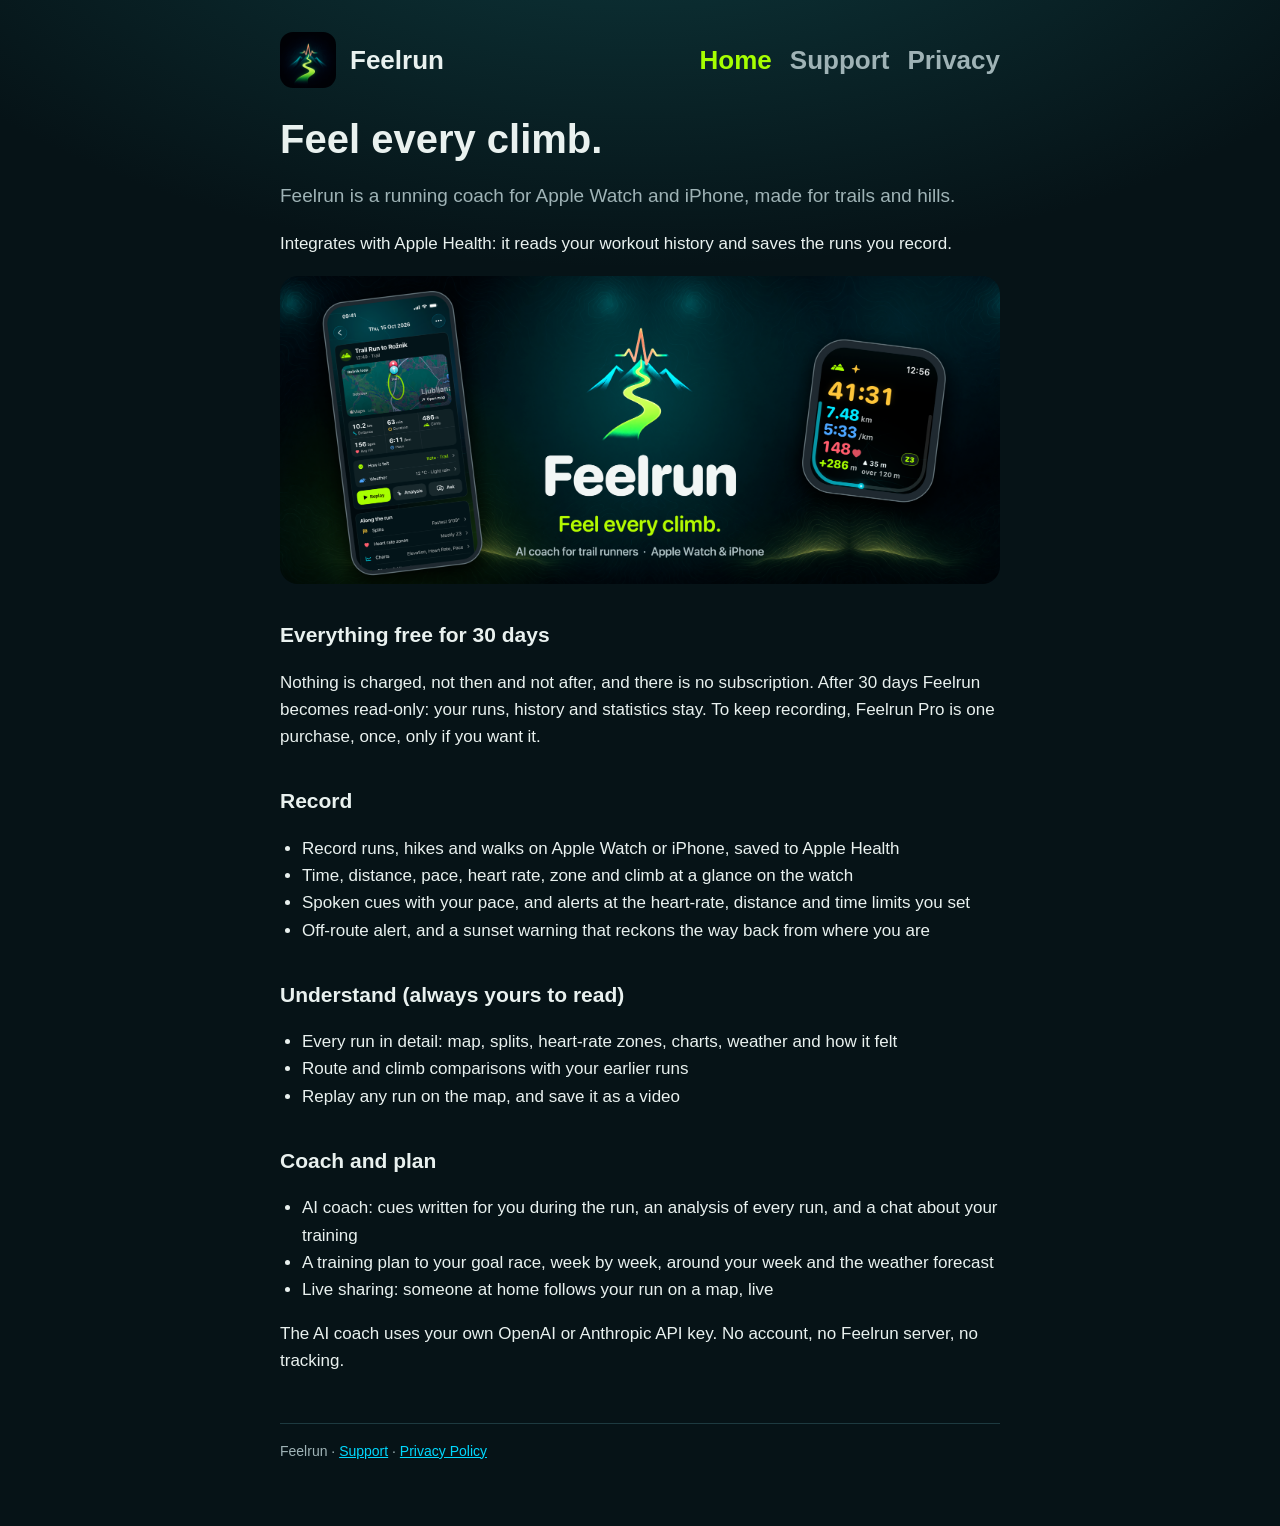
==== index.html @ 6fda7cc5 "Everything free for 30 days, then read-only; nothing is charged" ====
<!doctype html>
<html lang="en">
<head>
<meta charset="utf-8">
<meta name="viewport" content="width=device-width, initial-scale=1">
<title>Feelrun – trail running coach for Apple Watch and iPhone</title>
<meta name="description" content="Feelrun is a running coach for Apple Watch and iPhone, made for trails and hills.">
<link rel="stylesheet" href="style.css">
<link rel="icon" href="icon.png">
</head>
<body>
<main>
  <header>
    <img src="icon.png" alt="">
    <a href="./">Feelrun</a>
    <nav><a href="./" aria-current="page">Home</a><a href="support.html">Support</a><a href="privacy.html">Privacy</a></nav>
  </header>

  <h1>Feel every climb.</h1>
  <p class="lead">Feelrun is a running coach for Apple Watch and iPhone, made for trails and hills.</p>
  <p>Integrates with Apple Health: it reads your workout history and saves the runs you record.</p>
  <img class="hero" src="header.png" alt="Feelrun on iPhone and Apple Watch">

  <h2>Everything free for 30 days</h2>
  <p>Nothing is charged, not then and not after, and there is no subscription. After 30 days Feelrun becomes read-only: your runs, history and statistics stay. To keep recording, Feelrun Pro is one purchase, once, only if you want it.</p>

  <h2>Record</h2>
  <ul>
    <li>Record runs, hikes and walks on Apple Watch or iPhone, saved to Apple Health</li>
    <li>Time, distance, pace, heart rate, zone and climb at a glance on the watch</li>
    <li>Spoken cues with your pace, and alerts at the heart-rate, distance and time limits you set</li>
    <li>Off-route alert, and a sunset warning that reckons the way back from where you are</li>
  </ul>

  <h2>Understand (always yours to read)</h2>
  <ul>
    <li>Every run in detail: map, splits, heart-rate zones, charts, weather and how it felt</li>
    <li>Route and climb comparisons with your earlier runs</li>
    <li>Replay any run on the map, and save it as a video</li>
  </ul>

  <h2>Coach and plan</h2>
  <ul>
    <li>AI coach: cues written for you during the run, an analysis of every run, and a chat about your training</li>
    <li>A training plan to your goal race, week by week, around your week and the weather forecast</li>
    <li>Live sharing: someone at home follows your run on a map, live</li>
  </ul>
  <p>The AI coach uses your own OpenAI or Anthropic API key. No account, no Feelrun server, no tracking.</p>

  <footer>Feelrun · <a href="support.html">Support</a> · <a href="privacy.html">Privacy Policy</a></footer>
</main>
</body>
</html>
---- style.css ----
:root {
  --bg: #061317;
  --card: #0d2228;
  --line: #1d3a40;
  --text: #e9f1ef;
  --muted: #9fb3b6;
  --lime: #a6ff00;
  --teal: #00d9ff;
}
* { box-sizing: border-box; }
body {
  margin: 0;
  background: var(--bg) radial-gradient(1200px 600px at 50% -10%, #0e3a3e 0%, transparent 70%) no-repeat;
  color: var(--text);
  font: 17px/1.6 -apple-system, BlinkMacSystemFont, "SF Pro Text", "Helvetica Neue", Arial, sans-serif;
}
main { max-width: 760px; margin: 0 auto; padding: 32px 20px 64px; }
header { display: flex; align-items: center; gap: 14px; margin-bottom: 28px; }
header img { width: 56px; height: 56px; border-radius: 13px; }
header a { color: var(--text); text-decoration: none; font: 700 26px/1 ui-rounded, "SF Pro Rounded", -apple-system, sans-serif; }
nav { margin-left: auto; display: flex; gap: 18px; font-size: 15px; }
nav a { color: var(--muted); text-decoration: none; }
nav a:hover, nav a[aria-current] { color: var(--lime); }
h1 { font: 800 40px/1.15 ui-rounded, "SF Pro Rounded", -apple-system, sans-serif; margin: 8px 0 12px; }
h2 { font-size: 21px; margin: 34px 0 8px; }
h3 { font-size: 17px; margin: 22px 0 4px; }
p, li { color: var(--text); }
.lead { color: var(--muted); font-size: 19px; }
.tag { color: var(--lime); font-weight: 600; }
a { color: var(--teal); }
ul { padding-left: 22px; }
.card { background: var(--card); border: 1px solid var(--line); border-radius: 16px; padding: 18px 20px; margin: 18px 0; }
.hero { width: 100%; border-radius: 18px; margin: 18px 0 8px; display: block; }
footer { margin-top: 48px; color: var(--muted); font-size: 14px; border-top: 1px solid var(--line); padding-top: 16px; }
@media (max-width: 520px) {
  h1 { font-size: 32px; }
  nav { gap: 12px; }
}
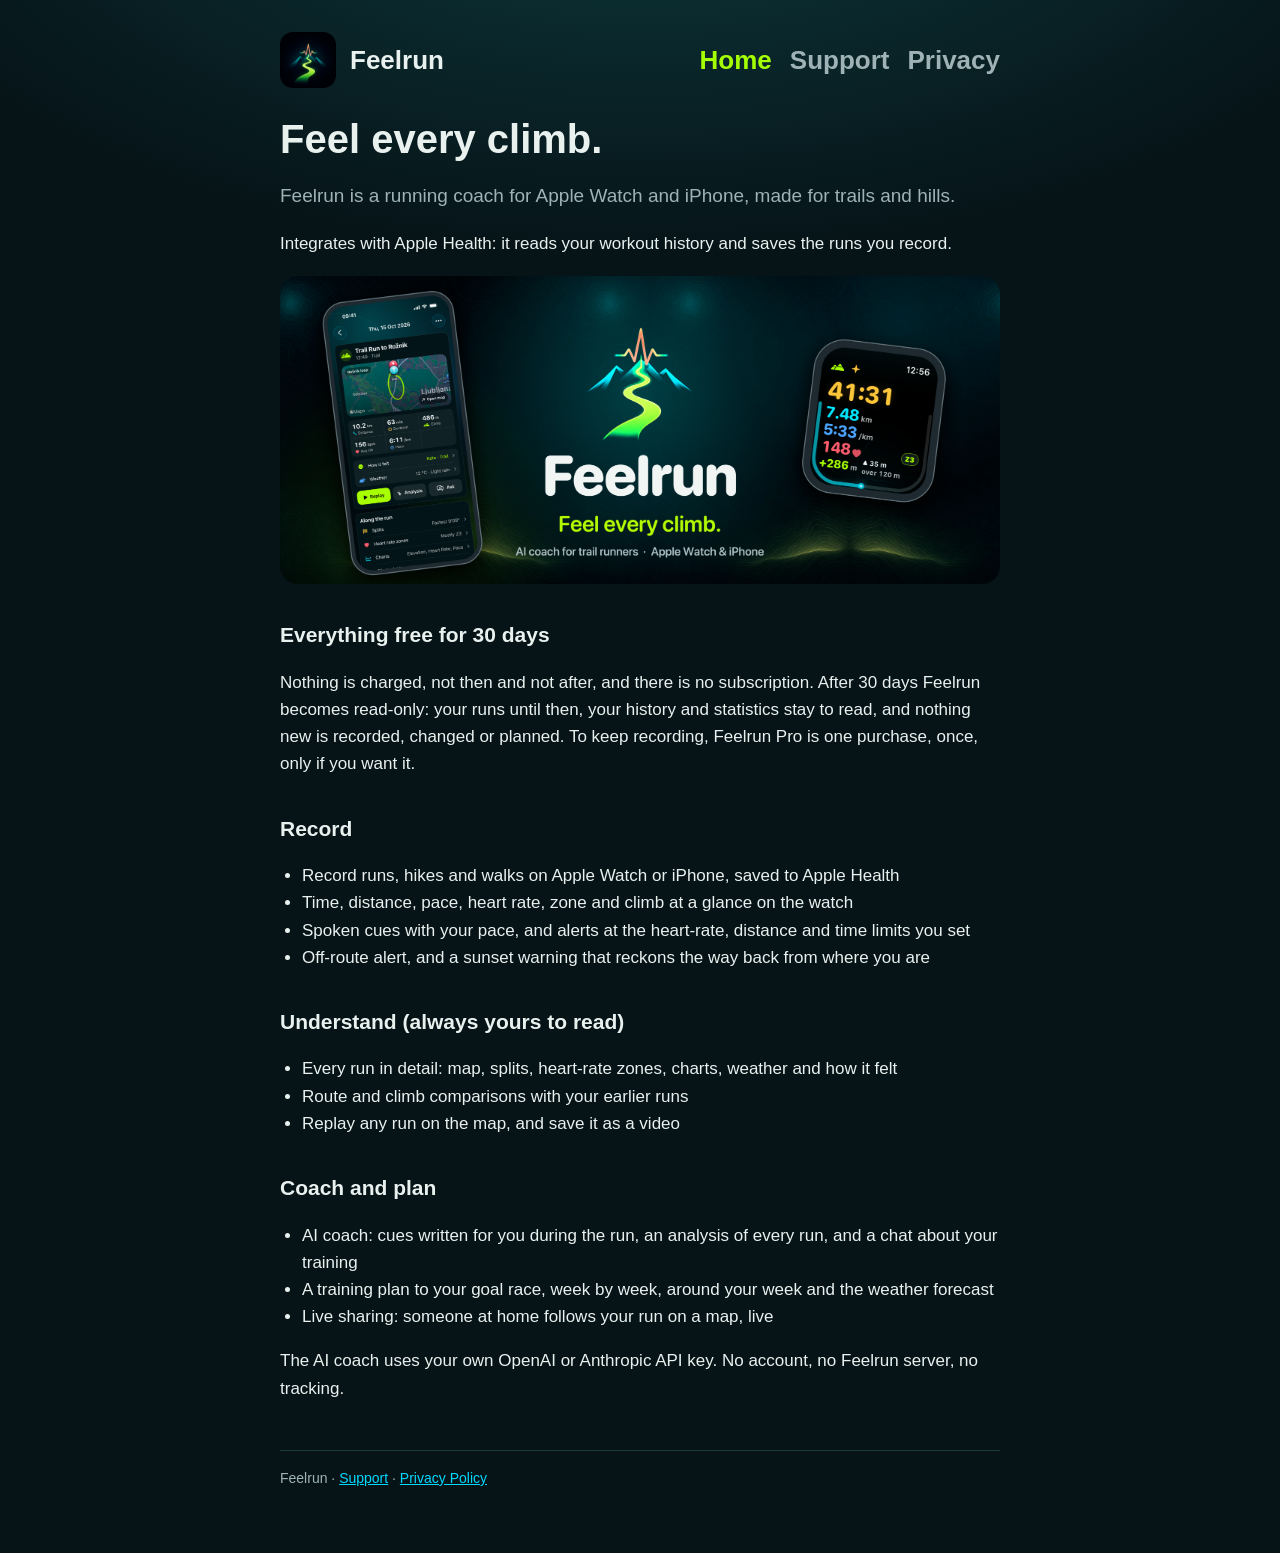
==== commit 40598c94: "After 30 days: read-only reads only" ====
--- a/index.html
+++ b/index.html
@@ -22,7 +22,7 @@
   <img class="hero" src="header.png" alt="Feelrun on iPhone and Apple Watch">
 
   <h2>Everything free for 30 days</h2>
-  <p>Nothing is charged, not then and not after, and there is no subscription. After 30 days Feelrun becomes read-only: your runs, history and statistics stay. To keep recording, Feelrun Pro is one purchase, once, only if you want it.</p>
+  <p>Nothing is charged, not then and not after, and there is no subscription. After 30 days Feelrun becomes read-only: your runs until then, your history and statistics stay to read, and nothing new is recorded, changed or planned. To keep recording, Feelrun Pro is one purchase, once, only if you want it.</p>
 
   <h2>Record</h2>
   <ul>
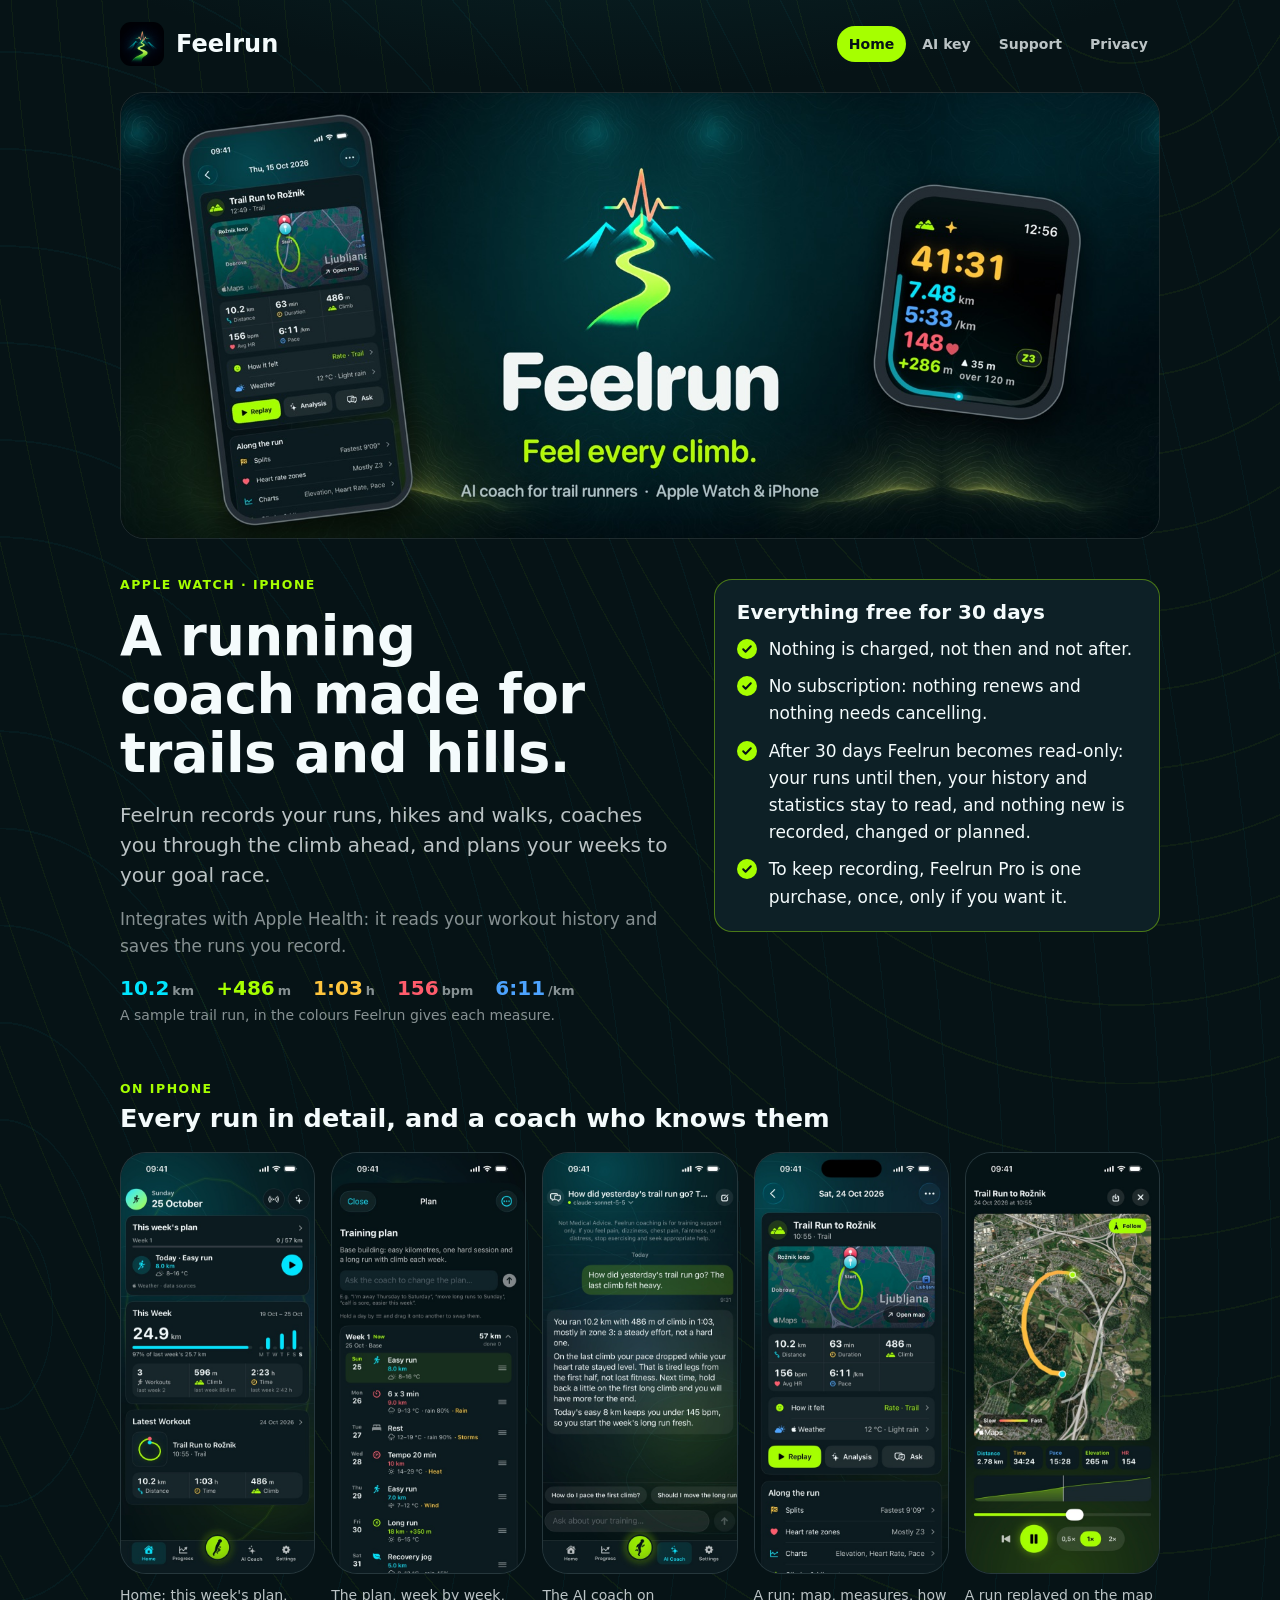
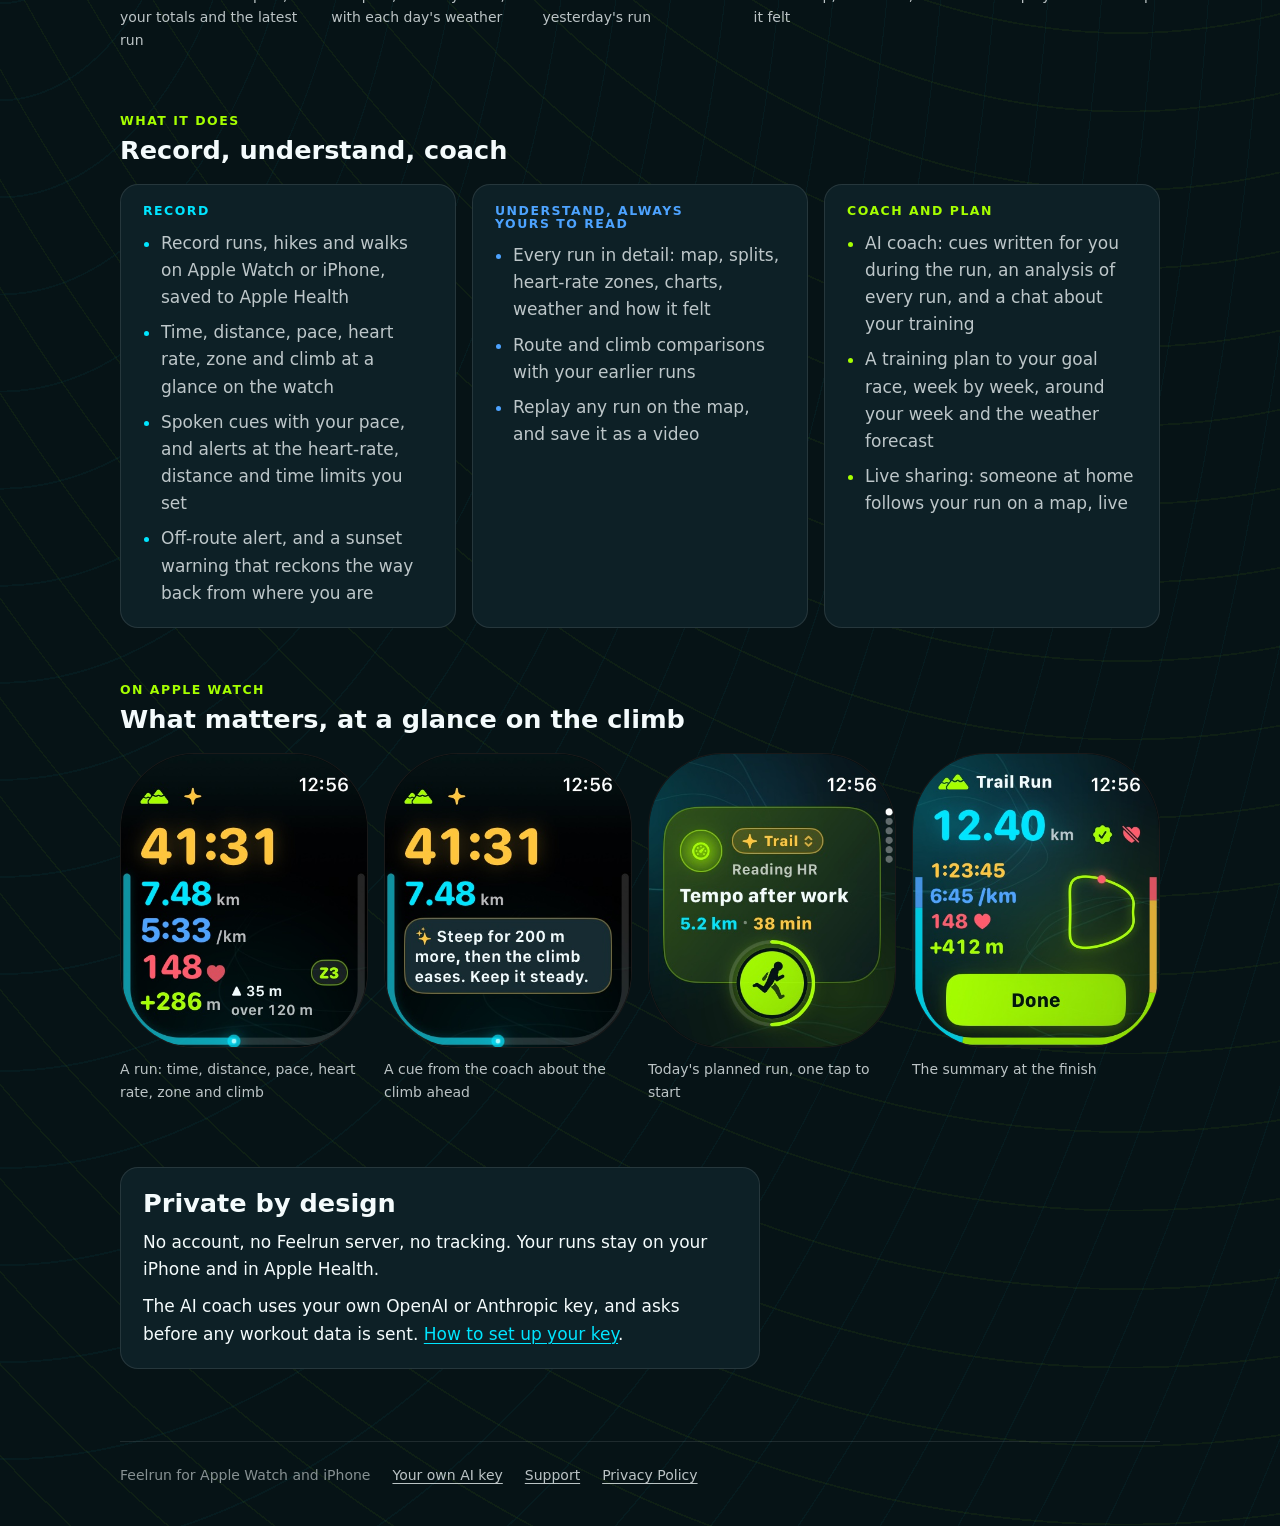
==== commit d970d883: "The site in the app's look: screens of the app, measures in their colours, one menu" ====
--- a/index.html
+++ b/index.html
@@ -2,52 +2,128 @@
 <html lang="en">
 <head>
 <meta charset="utf-8">
-<meta name="viewport" content="width=device-width, initial-scale=1">
-<title>Feelrun – trail running coach for Apple Watch and iPhone</title>
+<meta name="viewport" content="width=device-width, initial-scale=1, viewport-fit=cover">
+<title>Feelrun · Trail running coach for Apple Watch and iPhone</title>
 <meta name="description" content="Feelrun is a running coach for Apple Watch and iPhone, made for trails and hills.">
+<meta name="theme-color" content="#061316">
 <link rel="stylesheet" href="style.css">
 <link rel="icon" href="icon.png">
+<link rel="apple-touch-icon" href="icon.png">
 </head>
 <body>
-<main>
-  <header>
-    <img src="icon.png" alt="">
-    <a href="./">Feelrun</a>
-    <nav><a href="./" aria-current="page">Home</a><a href="support.html">Support</a><a href="privacy.html">Privacy</a></nav>
-  </header>
+<header class="site-header wrap">
+  <a class="brand" href="./"><img src="icon.png" alt="" width="44" height="44">Feelrun</a>
+  <nav aria-label="Site"><a href="./" aria-current="page">Home</a><a href="ai-key.html">AI key</a><a href="support.html">Support</a><a href="privacy.html">Privacy</a></nav>
+</header>
 
-  <h1>Feel every climb.</h1>
-  <p class="lead">Feelrun is a running coach for Apple Watch and iPhone, made for trails and hills.</p>
-  <p>Integrates with Apple Health: it reads your workout history and saves the runs you record.</p>
-  <img class="hero" src="header.png" alt="Feelrun on iPhone and Apple Watch">
+<main class="wrap">
+  <img class="key-art" src="img/key-art.jpg" width="1600" height="686" alt="Feelrun on iPhone and Apple Watch. Feel every climb. AI coach for trail runners, Apple Watch and iPhone.">
 
-  <h2>Everything free for 30 days</h2>
-  <p>Nothing is charged, not then and not after, and there is no subscription. After 30 days Feelrun becomes read-only: your runs until then, your history and statistics stay to read, and nothing new is recorded, changed or planned. To keep recording, Feelrun Pro is one purchase, once, only if you want it.</p>
+  <section class="intro">
+    <div>
+      <p class="eyebrow">Apple Watch · iPhone</p>
+      <h1>A running coach made for trails and hills.</h1>
+      <p class="lead">Feelrun records your runs, hikes and walks, coaches you through the climb ahead, and plans your weeks to your goal race.</p>
+      <p class="muted">Integrates with Apple Health: it reads your workout history and saves the runs you record.</p>
+      <div class="stack tight">
+        <p class="measures" aria-label="A sample trail run: 10.2 kilometres, 486 metres of climb, 1 hour 3 minutes, 156 beats per minute on average, 6 minutes 11 seconds per kilometre">
+          <span class="m-distance">10.2<small>km</small></span>
+          <span class="m-climb">+486<small>m</small></span>
+          <span class="m-time">1:03<small>h</small></span>
+          <span class="m-heart">156<small>bpm</small></span>
+          <span class="m-pace">6:11<small>/km</small></span>
+        </p>
+        <p class="caption">A sample trail run, in the colours Feelrun gives each measure.</p>
+      </div>
+    </div>
+    <aside class="promise" aria-labelledby="free">
+      <h2 id="free">Everything free for 30 days</h2>
+      <ul class="checks">
+        <li>Nothing is charged, not then and not after.</li>
+        <li>No subscription: nothing renews and nothing needs cancelling.</li>
+        <li>After 30 days Feelrun becomes read-only: your runs until then, your history and statistics stay to read, and nothing new is recorded, changed or planned.</li>
+        <li>To keep recording, Feelrun Pro is one purchase, once, only if you want it.</li>
+      </ul>
+    </aside>
+  </section>
 
-  <h2>Record</h2>
-  <ul>
-    <li>Record runs, hikes and walks on Apple Watch or iPhone, saved to Apple Health</li>
-    <li>Time, distance, pace, heart rate, zone and climb at a glance on the watch</li>
-    <li>Spoken cues with your pace, and alerts at the heart-rate, distance and time limits you set</li>
-    <li>Off-route alert, and a sunset warning that reckons the way back from where you are</li>
-  </ul>
+  <section class="section" aria-labelledby="iphone">
+    <header>
+      <p class="eyebrow">On iPhone</p>
+      <h2 id="iphone">Every run in detail, and a coach who knows them</h2>
+    </header>
+    <div class="screens">
+      <figure><img src="img/phone-home.jpg" width="540" height="1174" loading="lazy" alt="Home: this week's plan with today's easy run, the week's distance and climb, and the latest workout"><figcaption>Home: this week's plan, your totals and the latest run</figcaption></figure>
+      <figure><img src="img/phone-plan.jpg" width="540" height="1174" loading="lazy" alt="The training plan, day by day, with the weather forecast beside each session"><figcaption>The plan, week by week, with each day's weather</figcaption></figure>
+      <figure><img src="img/phone-coach.jpg" width="540" height="1174" loading="lazy" alt="The AI coach answering a question about yesterday's trail run"><figcaption>The AI coach on yesterday's run</figcaption></figure>
+      <figure><img src="img/phone-run.jpg" width="540" height="1174" loading="lazy" alt="A trail run's page: the route map, distance, time, climb, heart rate and pace"><figcaption>A run: map, measures, how it felt</figcaption></figure>
+      <figure><img src="img/phone-replay.jpg" width="540" height="1174" loading="lazy" alt="A run replayed on a satellite map, coloured by pace, with its elevation profile"><figcaption>A run replayed on the map</figcaption></figure>
+    </div>
+  </section>
 
-  <h2>Understand (always yours to read)</h2>
-  <ul>
-    <li>Every run in detail: map, splits, heart-rate zones, charts, weather and how it felt</li>
-    <li>Route and climb comparisons with your earlier runs</li>
-    <li>Replay any run on the map, and save it as a video</li>
-  </ul>
+  <section class="section" aria-labelledby="does">
+    <header>
+      <p class="eyebrow">What it does</p>
+      <h2 id="does">Record, understand, coach</h2>
+    </header>
+    <div class="features">
+      <div class="feature mark-distance">
+        <h3 class="eyebrow">Record</h3>
+        <ul>
+          <li>Record runs, hikes and walks on Apple Watch or iPhone, saved to Apple Health</li>
+          <li>Time, distance, pace, heart rate, zone and climb at a glance on the watch</li>
+          <li>Spoken cues with your pace, and alerts at the heart-rate, distance and time limits you set</li>
+          <li>Off-route alert, and a sunset warning that reckons the way back from where you are</li>
+        </ul>
+      </div>
+      <div class="feature mark-pace">
+        <h3 class="eyebrow">Understand, always yours to read</h3>
+        <ul>
+          <li>Every run in detail: map, splits, heart-rate zones, charts, weather and how it felt</li>
+          <li>Route and climb comparisons with your earlier runs</li>
+          <li>Replay any run on the map, and save it as a video</li>
+        </ul>
+      </div>
+      <div class="feature mark-climb">
+        <h3 class="eyebrow">Coach and plan</h3>
+        <ul>
+          <li>AI coach: cues written for you during the run, an analysis of every run, and a chat about your training</li>
+          <li>A training plan to your goal race, week by week, around your week and the weather forecast</li>
+          <li>Live sharing: someone at home follows your run on a map, live</li>
+        </ul>
+      </div>
+    </div>
+  </section>
 
-  <h2>Coach and plan</h2>
-  <ul>
-    <li>AI coach: cues written for you during the run, an analysis of every run, and a chat about your training</li>
-    <li>A training plan to your goal race, week by week, around your week and the weather forecast</li>
-    <li>Live sharing: someone at home follows your run on a map, live</li>
-  </ul>
-  <p>The AI coach uses your own OpenAI or Anthropic API key. No account, no Feelrun server, no tracking.</p>
+  <section class="section" aria-labelledby="watch">
+    <header>
+      <p class="eyebrow">On Apple Watch</p>
+      <h2 id="watch">What matters, at a glance on the climb</h2>
+    </header>
+    <div class="screens watch">
+      <figure><img src="img/watch-run.jpg" width="416" height="496" loading="lazy" alt="A run on the watch: 41:31, 7.48 km, 5:33 per km, 148 bpm in zone 3, +286 m, and the next 35 m of climb over 120 m"><figcaption>A run: time, distance, pace, heart rate, zone and climb</figcaption></figure>
+      <figure><img src="img/watch-coach.jpg" width="416" height="496" loading="lazy" alt="A coach cue on the watch: Steep for 200 m more, then the climb eases. Keep it steady."><figcaption>A cue from the coach about the climb ahead</figcaption></figure>
+      <figure><img src="img/watch-plan.jpg" width="416" height="496" loading="lazy" alt="Today's planned run on the watch: Tempo after work, 5.2 km, 38 minutes, with a start button"><figcaption>Today's planned run, one tap to start</figcaption></figure>
+      <figure><img src="img/watch-summary.jpg" width="416" height="496" loading="lazy" alt="The summary on the watch: 12.40 km, 1:23:45, 6:45 per km, 148 bpm, +412 m, and the route's shape"><figcaption>The summary at the finish</figcaption></figure>
+    </div>
+  </section>
 
-  <footer>Feelrun · <a href="support.html">Support</a> · <a href="privacy.html">Privacy Policy</a></footer>
+  <section class="section" aria-labelledby="private">
+    <div class="card read">
+      <h2 id="private">Private by design</h2>
+      <p>No account, no Feelrun server, no tracking. Your runs stay on your iPhone and in Apple Health.</p>
+      <p>The AI coach uses your own OpenAI or Anthropic key, and asks before any workout data is sent. <a href="ai-key.html">How to set up your key</a>.</p>
+    </div>
+  </section>
 </main>
+
+<footer class="wrap">
+  <div class="site-footer">
+    <span>Feelrun for Apple Watch and iPhone</span>
+    <a href="ai-key.html">Your own AI key</a>
+    <a href="support.html">Support</a>
+    <a href="privacy.html">Privacy Policy</a>
+  </div>
+</footer>
 </body>
 </html>
--- a/style.css
+++ b/style.css
@@ -1,38 +1,327 @@
+/* Layout: a trail map at night. Contour rings behind the page, one column at reading width,
+   wider bands for the app's screens, and every measure in the colour it has in the app
+   (distance teal, climb lime, time amber, heart rate coral, pace blue). Dark only, as the app. */
 :root {
-  --bg: #061317;
-  --card: #0d2228;
-  --line: #1d3a40;
-  --text: #e9f1ef;
-  --muted: #9fb3b6;
-  --lime: #a6ff00;
-  --teal: #00d9ff;
-}
+  color-scheme: dark;
+  --ground: #061316;
+  --ground-glow: #0e3a3e;
+  --surface: #0d2026;
+  --surface-hi: #142c33;
+  --ink: #f4fbfc;
+  --ink-soft: rgba(244, 251, 252, 0.76);
+  --ink-faint: rgba(244, 251, 252, 0.54);
+  --rule: rgba(255, 255, 255, 0.1);
+  --climb: #a6ff00;
+  --distance: #00e5ff;
+  --heart: #ff5c6c;
+  --time: #ffc53d;
+  --pace: #4da3ff;
+  --contour-a: rgba(166, 255, 0, 0.05);
+  --contour-b: rgba(0, 229, 255, 0.04);
+
+  --font-display: ui-rounded, "SF Pro Rounded", "Nunito", "Varela Round", system-ui, sans-serif;
+  --font-body: -apple-system, BlinkMacSystemFont, "SF Pro Text", system-ui, "Segoe UI", Roboto, "Helvetica Neue", Arial, sans-serif;
+  --font-mono: ui-monospace, "SF Mono", SFMono-Regular, Menlo, Consolas, monospace;
+
+  --text-s: 0.875rem;
+  --text-m: 1.0625rem;
+  --text-l: 1.25rem;
+  --text-xl: 1.6rem;
+  --text-xxl: clamp(2.1rem, 5.4vw, 3.4rem);
+
+  --radius: 18px;
+  --page: 1080px;
+  --measure: 40rem;
+  --gutter-l: max(20px, env(safe-area-inset-left, 0px));
+  --gutter-r: max(20px, env(safe-area-inset-right, 0px));
+}
+
 * { box-sizing: border-box; }
+
+html { -webkit-text-size-adjust: 100%; }
+
 body {
   margin: 0;
-  background: var(--bg) radial-gradient(1200px 600px at 50% -10%, #0e3a3e 0%, transparent 70%) no-repeat;
-  color: var(--text);
-  font: 17px/1.6 -apple-system, BlinkMacSystemFont, "SF Pro Text", "Helvetica Neue", Arial, sans-serif;
-}
-main { max-width: 760px; margin: 0 auto; padding: 32px 20px 64px; }
-header { display: flex; align-items: center; gap: 14px; margin-bottom: 28px; }
-header img { width: 56px; height: 56px; border-radius: 13px; }
-header a { color: var(--text); text-decoration: none; font: 700 26px/1 ui-rounded, "SF Pro Rounded", -apple-system, sans-serif; }
-nav { margin-left: auto; display: flex; gap: 18px; font-size: 15px; }
-nav a { color: var(--muted); text-decoration: none; }
-nav a:hover, nav a[aria-current] { color: var(--lime); }
-h1 { font: 800 40px/1.15 ui-rounded, "SF Pro Rounded", -apple-system, sans-serif; margin: 8px 0 12px; }
-h2 { font-size: 21px; margin: 34px 0 8px; }
-h3 { font-size: 17px; margin: 22px 0 4px; }
-p, li { color: var(--text); }
-.lead { color: var(--muted); font-size: 19px; }
-.tag { color: var(--lime); font-weight: 600; }
-a { color: var(--teal); }
-ul { padding-left: 22px; }
-.card { background: var(--card); border: 1px solid var(--line); border-radius: 16px; padding: 18px 20px; margin: 18px 0; }
-.hero { width: 100%; border-radius: 18px; margin: 18px 0 8px; display: block; }
-footer { margin-top: 48px; color: var(--muted); font-size: 14px; border-top: 1px solid var(--line); padding-top: 16px; }
-@media (max-width: 520px) {
-  h1 { font-size: 32px; }
-  nav { gap: 12px; }
-}
+  color: var(--ink);
+  background-color: var(--ground);
+  background-image:
+    repeating-radial-gradient(ellipse 70% 50% at 88% -8%, transparent 0 44px, var(--contour-a) 44px 45px),
+    repeating-radial-gradient(ellipse 60% 45% at 0% 42%, transparent 0 52px, var(--contour-b) 52px 53px),
+    radial-gradient(1200px 640px at 50% -12%, var(--ground-glow) 0%, transparent 72%);
+  background-repeat: no-repeat;
+  font: 400 var(--text-m)/1.6 var(--font-body);
+  -webkit-font-smoothing: antialiased;
+}
+
+img { max-width: 100%; height: auto; }
+
+a { color: var(--distance); text-underline-offset: 3px; text-decoration-thickness: 1px; }
+a:hover { color: var(--ink); }
+:focus-visible { outline: 2px solid var(--climb); outline-offset: 3px; border-radius: 6px; }
+
+code {
+  font-family: var(--font-mono);
+  font-size: 0.92em;
+  padding: 0.08em 0.4em;
+  border-radius: 6px;
+  background: var(--surface-hi);
+  color: var(--ink);
+}
+
+/* One column at reading width; bands step out to the page width. */
+.wrap {
+  width: 100%;
+  max-width: var(--page);
+  margin: 0 auto;
+  padding-left: var(--gutter-l);
+  padding-right: var(--gutter-r);
+}
+.read { max-width: var(--measure); }
+
+/* Header and footer */
+.site-header {
+  display: flex;
+  flex-wrap: wrap;
+  align-items: center;
+  gap: 10px 18px;
+  padding-block: 22px 8px;
+}
+.brand {
+  display: inline-flex;
+  align-items: center;
+  gap: 12px;
+  color: var(--ink);
+  text-decoration: none;
+  font: 700 1.5rem/1 var(--font-display);
+}
+.brand img { width: 44px; height: 44px; border-radius: 11px; }
+.site-header nav { margin-left: auto; display: flex; gap: 4px; flex-wrap: wrap; }
+.site-header nav a {
+  color: var(--ink-soft);
+  text-decoration: none;
+  font-size: var(--text-s);
+  font-weight: 600;
+  padding: 7px 12px;
+  border-radius: 999px;
+}
+.site-header nav a:hover { color: var(--ink); background: var(--surface); }
+.site-header nav a[aria-current="page"] { color: var(--ground); background: var(--climb); }
+
+.site-footer {
+  margin-top: 72px;
+  padding-block: 22px 40px;
+  border-top: 1px solid var(--rule);
+  color: var(--ink-faint);
+  font-size: var(--text-s);
+  display: flex;
+  flex-wrap: wrap;
+  gap: 8px 22px;
+}
+.site-footer a { color: var(--ink-soft); }
+
+/* Type */
+h1, h2, h3 { font-family: var(--font-display); text-wrap: balance; color: var(--ink); }
+h1 { font-size: var(--text-xxl); line-height: 1.08; font-weight: 800; letter-spacing: -0.01em; margin: 0; }
+h2 { font-size: var(--text-xl); line-height: 1.2; font-weight: 750; margin: 0; }
+h3 { font-size: var(--text-l); line-height: 1.3; font-weight: 700; margin: 0; }
+p { margin: 0; }
+.lead { font-size: var(--text-l); line-height: 1.5; color: var(--ink-soft); }
+.eyebrow {
+  font: 700 0.78rem/1 var(--font-body);
+  letter-spacing: 0.12em;
+  text-transform: uppercase;
+  color: var(--climb);
+}
+.muted { color: var(--ink-faint); }
+
+/* A page's sections */
+.section { padding-block: 56px 0; display: grid; gap: 18px; }
+.section > header { display: grid; gap: 8px; }
+.stack { display: grid; gap: 14px; }
+.stack.tight { gap: 4px; }
+.caption { font-size: var(--text-s); color: var(--ink-faint); }
+.card-title { font-size: var(--text-l); }
+
+/* Home: the key art and what Feelrun is */
+.key-art {
+  display: block;
+  width: 100%;
+  border-radius: 24px;
+  border: 1px solid var(--rule);
+  margin-top: 18px;
+}
+.intro {
+  display: grid;
+  grid-template-columns: minmax(0, 1.25fr) minmax(0, 1fr);
+  gap: 36px;
+  align-items: start;
+  padding-top: 40px;
+}
+.intro > div { display: grid; gap: 16px; min-width: 0; }
+
+/* The free 30 days, said plainly, as in the app */
+.promise {
+  background: var(--surface);
+  border: 1px solid rgba(166, 255, 0, 0.4);
+  border-radius: var(--radius);
+  padding: 20px 22px;
+  display: grid;
+  gap: 12px;
+}
+.promise h2 { font-size: var(--text-l); }
+.checks { list-style: none; margin: 0; padding: 0; display: grid; gap: 10px; }
+.checks li { display: grid; grid-template-columns: 22px minmax(0, 1fr); gap: 10px; color: var(--ink); }
+.checks li::before {
+  content: "";
+  width: 20px;
+  height: 20px;
+  margin-top: 3px;
+  border-radius: 50%;
+  background: var(--climb) no-repeat center / 12px 12px url("data:image/svg+xml,%3Csvg xmlns='http://www.w3.org/2000/svg' viewBox='0 0 12 12'%3E%3Cpath d='M2.2 6.3l2.4 2.4 5.2-5.4' fill='none' stroke='%23061316' stroke-width='2' stroke-linecap='round' stroke-linejoin='round'/%3E%3C/svg%3E");
+}
+
+/* The app's screens, side by side; on a phone they scroll in their own row */
+.screens {
+  display: grid;
+  grid-auto-flow: column;
+  grid-auto-columns: minmax(180px, 1fr);
+  gap: 16px;
+  overflow-x: auto;
+  scroll-snap-type: x mandatory;
+  padding-bottom: 8px;
+  margin: 0;
+}
+.screens figure { margin: 0; display: grid; gap: 10px; align-content: start; scroll-snap-align: start; min-width: 0; }
+.screens img {
+  display: block;
+  width: 100%;
+  border-radius: 26px;
+  border: 1px solid var(--rule);
+  background: var(--surface);
+}
+.screens figcaption { font-size: var(--text-s); color: var(--ink-soft); }
+.screens.watch { grid-auto-columns: minmax(150px, 1fr); }
+.screens.watch img { border-radius: 30% / 26%; background: #000; }
+
+/* What Feelrun does, in three groups, each marked in a measure's colour */
+.features { display: grid; grid-template-columns: repeat(3, minmax(0, 1fr)); gap: 16px; }
+.feature {
+  background: var(--surface);
+  border: 1px solid var(--rule);
+  border-radius: var(--radius);
+  padding: 20px 22px;
+  display: grid;
+  gap: 12px;
+  align-content: start;
+}
+.feature .eyebrow { color: var(--mark, var(--climb)); }
+.feature ul { margin: 0; padding-left: 18px; display: grid; gap: 8px; color: var(--ink-soft); }
+.feature li::marker { color: var(--mark, var(--climb)); }
+.mark-distance { --mark: var(--distance); }
+.mark-pace { --mark: var(--pace); }
+.mark-climb { --mark: var(--climb); }
+
+/* A row of the app's measures, in their colours */
+.measures { display: flex; flex-wrap: wrap; gap: 6px 22px; font: 700 var(--text-l)/1.2 var(--font-display); font-variant-numeric: tabular-nums; }
+.measures small { font: 600 0.8rem var(--font-body); color: var(--ink-faint); margin-left: 3px; }
+.m-distance { color: var(--distance); }
+.m-climb { color: var(--climb); }
+.m-time { color: var(--time); }
+.m-heart { color: var(--heart); }
+.m-pace { color: var(--pace); }
+
+/* Plain cards for notes that stand apart */
+.card {
+  background: var(--surface);
+  border: 1px solid var(--rule);
+  border-radius: var(--radius);
+  padding: 20px 22px;
+  display: grid;
+  gap: 10px;
+}
+.card ul { margin: 0; padding-left: 20px; display: grid; gap: 8px; }
+
+/* Documents: support, privacy, the key guide */
+.doc-head { display: grid; gap: 12px; padding-top: 28px; }
+.doc { display: grid; gap: 14px; }
+.doc h2 { margin-top: 34px; }
+.doc h3 { margin-top: 18px; font-size: var(--text-m); font-family: var(--font-body); font-weight: 700; }
+.doc ul, .doc ol { margin: 0; padding-left: 22px; display: grid; gap: 8px; }
+
+.toc { display: flex; flex-wrap: wrap; gap: 8px; margin: 0; padding: 0; list-style: none; }
+.toc a {
+  display: inline-block;
+  padding: 7px 14px;
+  border-radius: 999px;
+  border: 1px solid var(--rule);
+  background: var(--surface);
+  color: var(--ink);
+  text-decoration: none;
+  font-size: var(--text-s);
+  font-weight: 600;
+}
+.toc a:hover { border-color: var(--distance); }
+
+.contact { display: flex; flex-wrap: wrap; align-items: baseline; gap: 6px 14px; }
+.contact strong { font: 700 var(--text-l)/1.3 var(--font-display); user-select: all; overflow-wrap: anywhere; }
+
+.link-card {
+  grid-template-columns: minmax(0, 1fr) auto;
+  align-items: center;
+  gap: 14px;
+  text-decoration: none;
+  color: var(--ink);
+}
+.link-card:hover { color: var(--ink); border-color: var(--distance); }
+.link-card .arrow { color: var(--distance); font: 700 var(--text-xl)/1 var(--font-display); }
+
+/* The key guide: numbered steps, the picture beside the words */
+.step {
+  display: grid;
+  grid-template-columns: minmax(0, 1fr) minmax(0, 320px);
+  gap: 18px 32px;
+  align-items: start;
+  padding-top: 40px;
+}
+.step-text { display: grid; gap: 12px; min-width: 0; }
+.step-num {
+  display: inline-flex;
+  align-items: center;
+  justify-content: center;
+  width: 32px;
+  height: 32px;
+  border-radius: 50%;
+  background: var(--distance);
+  color: var(--ground);
+  font: 800 1rem/1 var(--font-display);
+  font-variant-numeric: tabular-nums;
+  margin-right: 10px;
+  vertical-align: 3px;
+}
+.step.only { grid-template-columns: minmax(0, 1fr); }
+.shot {
+  display: block;
+  width: 100%;
+  border-radius: 22px;
+  border: 1px solid var(--rule);
+  background: var(--surface);
+}
+.providers { display: grid; grid-template-columns: repeat(2, minmax(0, 1fr)); gap: 12px; }
+.providers .card { padding: 16px 18px; }
+.providers h3 { font-size: var(--text-m); font-family: var(--font-body); }
+
+@media (max-width: 820px) {
+  .intro, .step { grid-template-columns: minmax(0, 1fr); }
+  .step .shot { max-width: 340px; }
+  .features { grid-template-columns: minmax(0, 1fr); }
+}
+@media (max-width: 560px) {
+  .providers { grid-template-columns: minmax(0, 1fr); }
+  .brand { font-size: 1.3rem; }
+  .brand img { width: 38px; height: 38px; }
+  .site-header nav { margin-left: -12px; }
+  .section { padding-top: 44px; }
+}
+@media (prefers-reduced-motion: no-preference) {
+  html { scroll-behavior: smooth; }
+}
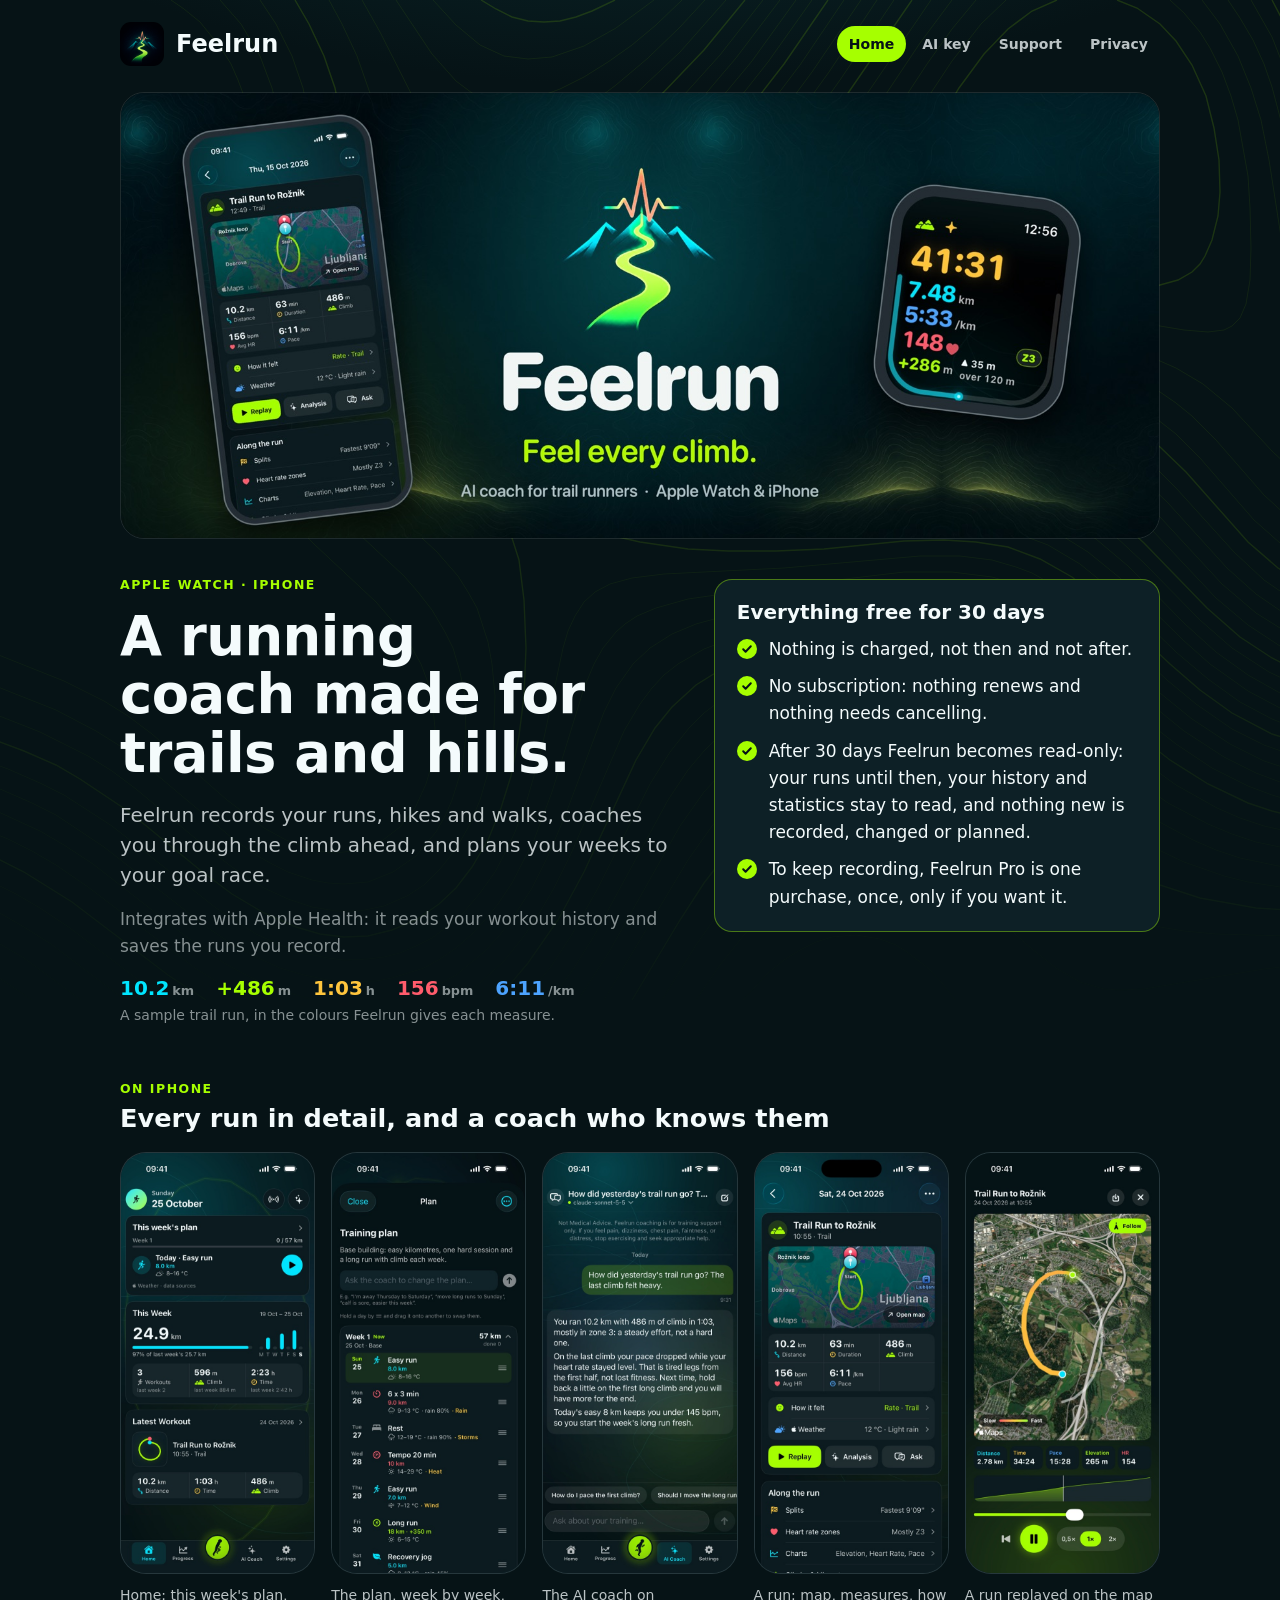
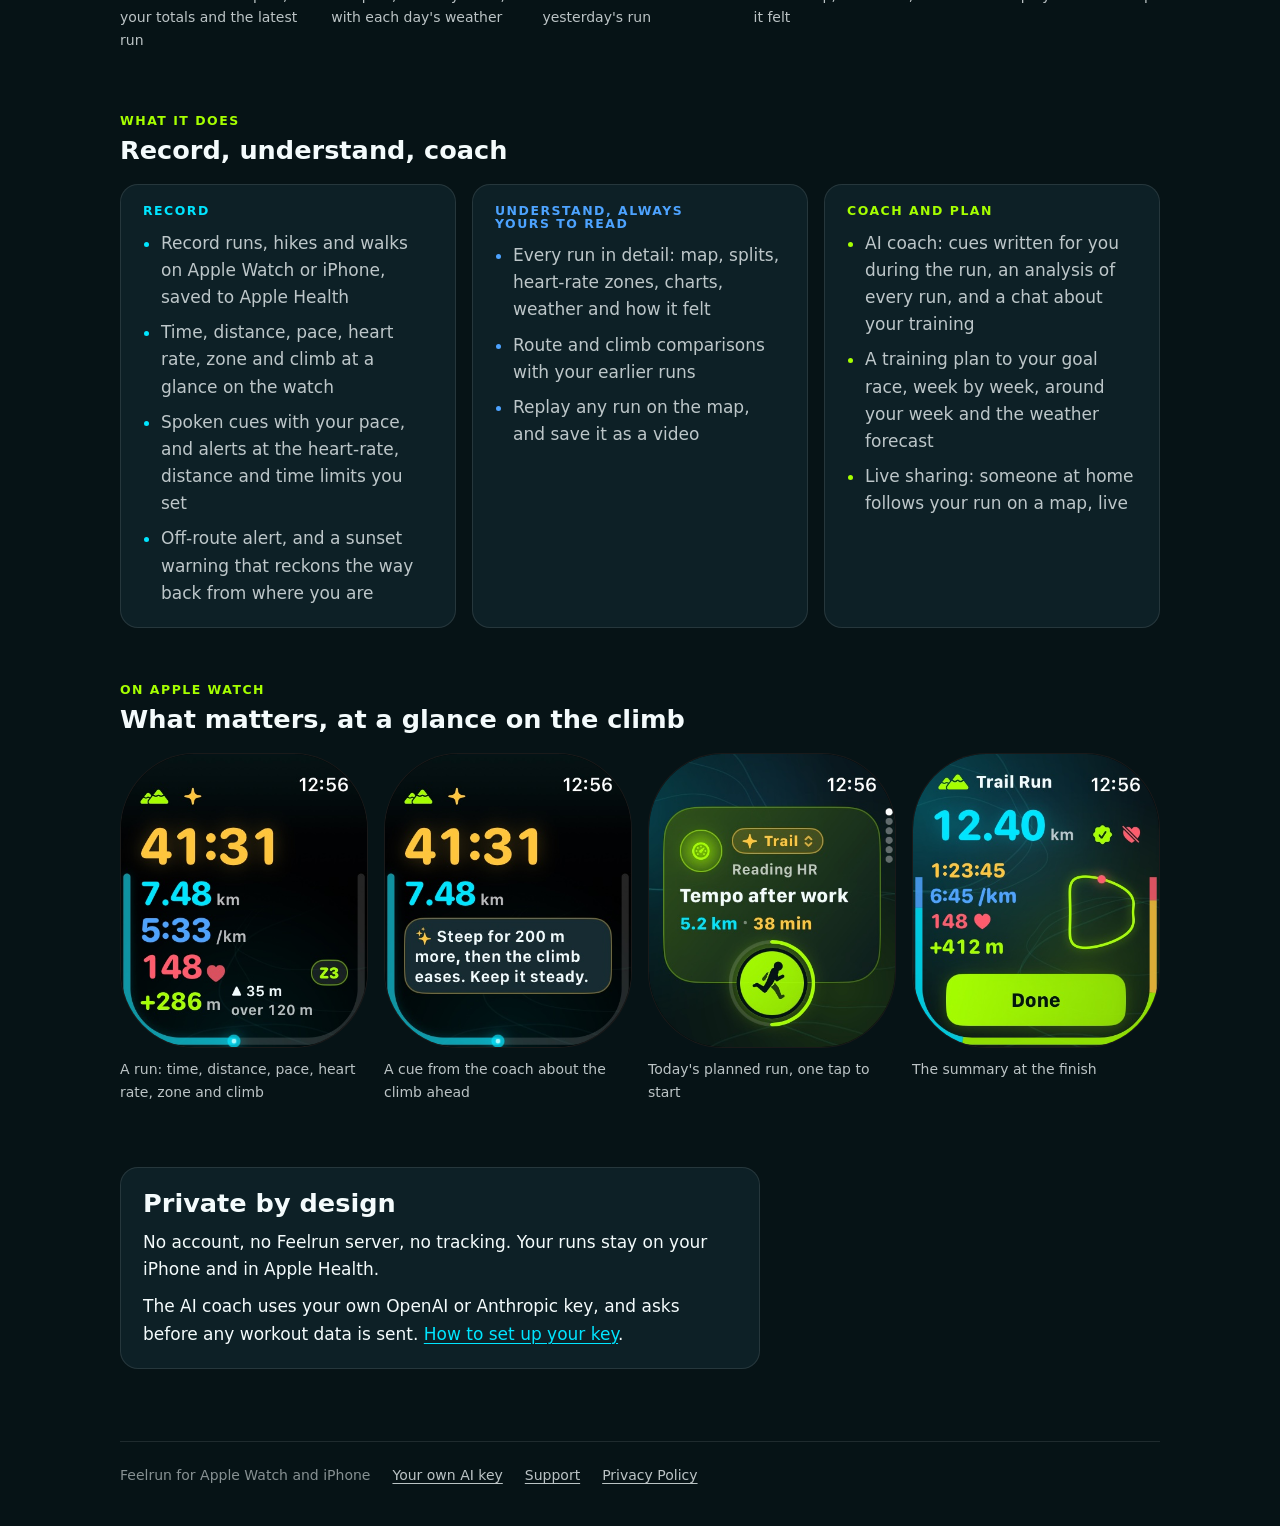
==== commit 205abc33: "Pages ask for the stylesheet by version, so a cached page never meets a newer stylesheet" ====
--- a/index.html
+++ b/index.html
@@ -6,7 +6,7 @@
 <title>Feelrun · Trail running coach for Apple Watch and iPhone</title>
 <meta name="description" content="Feelrun is a running coach for Apple Watch and iPhone, made for trails and hills.">
 <meta name="theme-color" content="#061316">
-<link rel="stylesheet" href="style.css">
+<link rel="stylesheet" href="style.css?v=3">
 <link rel="icon" href="icon.png">
 <link rel="apple-touch-icon" href="icon.png">
 </head>
--- a/style.css
+++ b/style.css
@@ -16,8 +16,7 @@
   --heart: #ff5c6c;
   --time: #ffc53d;
   --pace: #4da3ff;
-  --contour-a: rgba(166, 255, 0, 0.05);
-  --contour-b: rgba(0, 229, 255, 0.04);
+  --trail: rgba(244, 251, 252, 0.22);
 
   --font-display: ui-rounded, "SF Pro Rounded", "Nunito", "Varela Round", system-ui, sans-serif;
   --font-body: -apple-system, BlinkMacSystemFont, "SF Pro Text", system-ui, "Segoe UI", Roboto, "Helvetica Neue", Arial, sans-serif;
@@ -31,6 +30,7 @@
 
   --radius: 18px;
   --page: 1080px;
+  --page-doc: 800px;
   --measure: 40rem;
   --gutter-l: max(20px, env(safe-area-inset-left, 0px));
   --gutter-r: max(20px, env(safe-area-inset-right, 0px));
@@ -41,16 +41,25 @@
 html { -webkit-text-size-adjust: 100%; }
 
 body {
+  position: relative;
   margin: 0;
   color: var(--ink);
-  background-color: var(--ground);
-  background-image:
-    repeating-radial-gradient(ellipse 70% 50% at 88% -8%, transparent 0 44px, var(--contour-a) 44px 45px),
-    repeating-radial-gradient(ellipse 60% 45% at 0% 42%, transparent 0 52px, var(--contour-b) 52px 53px),
-    radial-gradient(1200px 640px at 50% -12%, var(--ground-glow) 0%, transparent 72%);
-  background-repeat: no-repeat;
+  background: var(--ground) radial-gradient(1200px 640px at 50% -12%, var(--ground-glow) 0%, transparent 72%) no-repeat;
   font: 400 var(--text-m)/1.6 var(--font-body);
   -webkit-font-smoothing: antialiased;
+}
+/* A topographic map behind the top of the page, every fifth line an index contour; it fades
+   out before the reading gets long. */
+body::before {
+  content: "";
+  position: absolute;
+  inset: 0 0 auto 0;
+  height: min(1100px, 140vh);
+  background: url("img/contours.svg") center top / max(1600px, 100%) auto no-repeat;
+  -webkit-mask-image: linear-gradient(#000 35%, transparent);
+  mask-image: linear-gradient(#000 35%, transparent);
+  pointer-events: none;
+  z-index: -1;
 }
 
 img { max-width: 100%; height: auto; }
@@ -77,6 +86,8 @@
   padding-right: var(--gutter-r);
 }
 .read { max-width: var(--measure); }
+/* Support, privacy and the guide are read top to bottom: one narrower column for everything. */
+.doc-page .wrap { max-width: var(--page-doc); }
 
 /* Header and footer */
 .site-header {
@@ -275,48 +286,61 @@
 .link-card:hover { color: var(--ink); border-color: var(--distance); }
 .link-card .arrow { color: var(--distance); font: 700 var(--text-xl)/1 var(--font-display); }
 
-/* The key guide: numbered steps, the picture beside the words */
-.step {
-  display: grid;
-  grid-template-columns: minmax(0, 1fr) minmax(0, 320px);
-  gap: 18px 32px;
-  align-items: start;
-  padding-top: 40px;
-}
-.step-text { display: grid; gap: 12px; min-width: 0; }
-.step-num {
-  display: inline-flex;
-  align-items: center;
-  justify-content: center;
-  width: 32px;
-  height: 32px;
+/* The key guide: the steps as waypoints on a trail, each with its picture under the words */
+.steps { list-style: none; margin: 0; padding: 0; counter-reset: step; display: grid; gap: 44px; }
+.step { position: relative; padding-left: 54px; display: grid; gap: 14px; min-width: 0; }
+.step::before {
+  counter-increment: step;
+  content: counter(step);
+  position: absolute;
+  left: 0;
+  top: -2px;
+  width: 34px;
+  height: 34px;
+  display: grid;
+  place-items: center;
   border-radius: 50%;
   background: var(--distance);
   color: var(--ground);
   font: 800 1rem/1 var(--font-display);
   font-variant-numeric: tabular-nums;
-  margin-right: 10px;
-  vertical-align: 3px;
-}
-.step.only { grid-template-columns: minmax(0, 1fr); }
+}
+.step:not(:last-child)::after {
+  content: "";
+  position: absolute;
+  left: 16px;
+  top: 42px;
+  bottom: -38px;
+  width: 2px;
+  background: linear-gradient(var(--trail) 55%, transparent 0) 0 0 / 2px 10px repeat-y;
+}
+.step.finish::before {
+  content: "";
+  background: var(--climb) no-repeat center / 16px 16px url("data:image/svg+xml,%3Csvg xmlns='http://www.w3.org/2000/svg' viewBox='0 0 12 12'%3E%3Cpath d='M2.2 6.3l2.4 2.4 5.2-5.4' fill='none' stroke='%23061316' stroke-width='2' stroke-linecap='round' stroke-linejoin='round'/%3E%3C/svg%3E");
+}
+.step h2 { font-size: var(--text-l); line-height: 1.3; padding-top: 3px; }
 .shot {
   display: block;
   width: 100%;
+  max-width: 320px;
   border-radius: 22px;
   border: 1px solid var(--rule);
   background: var(--surface);
 }
+.shot.wide { max-width: 440px; }
+.shots { display: grid; grid-template-columns: repeat(2, minmax(0, 300px)); gap: 14px; }
 .providers { display: grid; grid-template-columns: repeat(2, minmax(0, 1fr)); gap: 12px; }
 .providers .card { padding: 16px 18px; }
 .providers h3 { font-size: var(--text-m); font-family: var(--font-body); }
 
 @media (max-width: 820px) {
-  .intro, .step { grid-template-columns: minmax(0, 1fr); }
-  .step .shot { max-width: 340px; }
+  .intro { grid-template-columns: minmax(0, 1fr); }
   .features { grid-template-columns: minmax(0, 1fr); }
 }
 @media (max-width: 560px) {
   .providers { grid-template-columns: minmax(0, 1fr); }
+  .shots { grid-template-columns: minmax(0, 1fr); }
+  .step { padding-left: 46px; }
   .brand { font-size: 1.3rem; }
   .brand img { width: 38px; height: 38px; }
   .site-header nav { margin-left: -12px; }
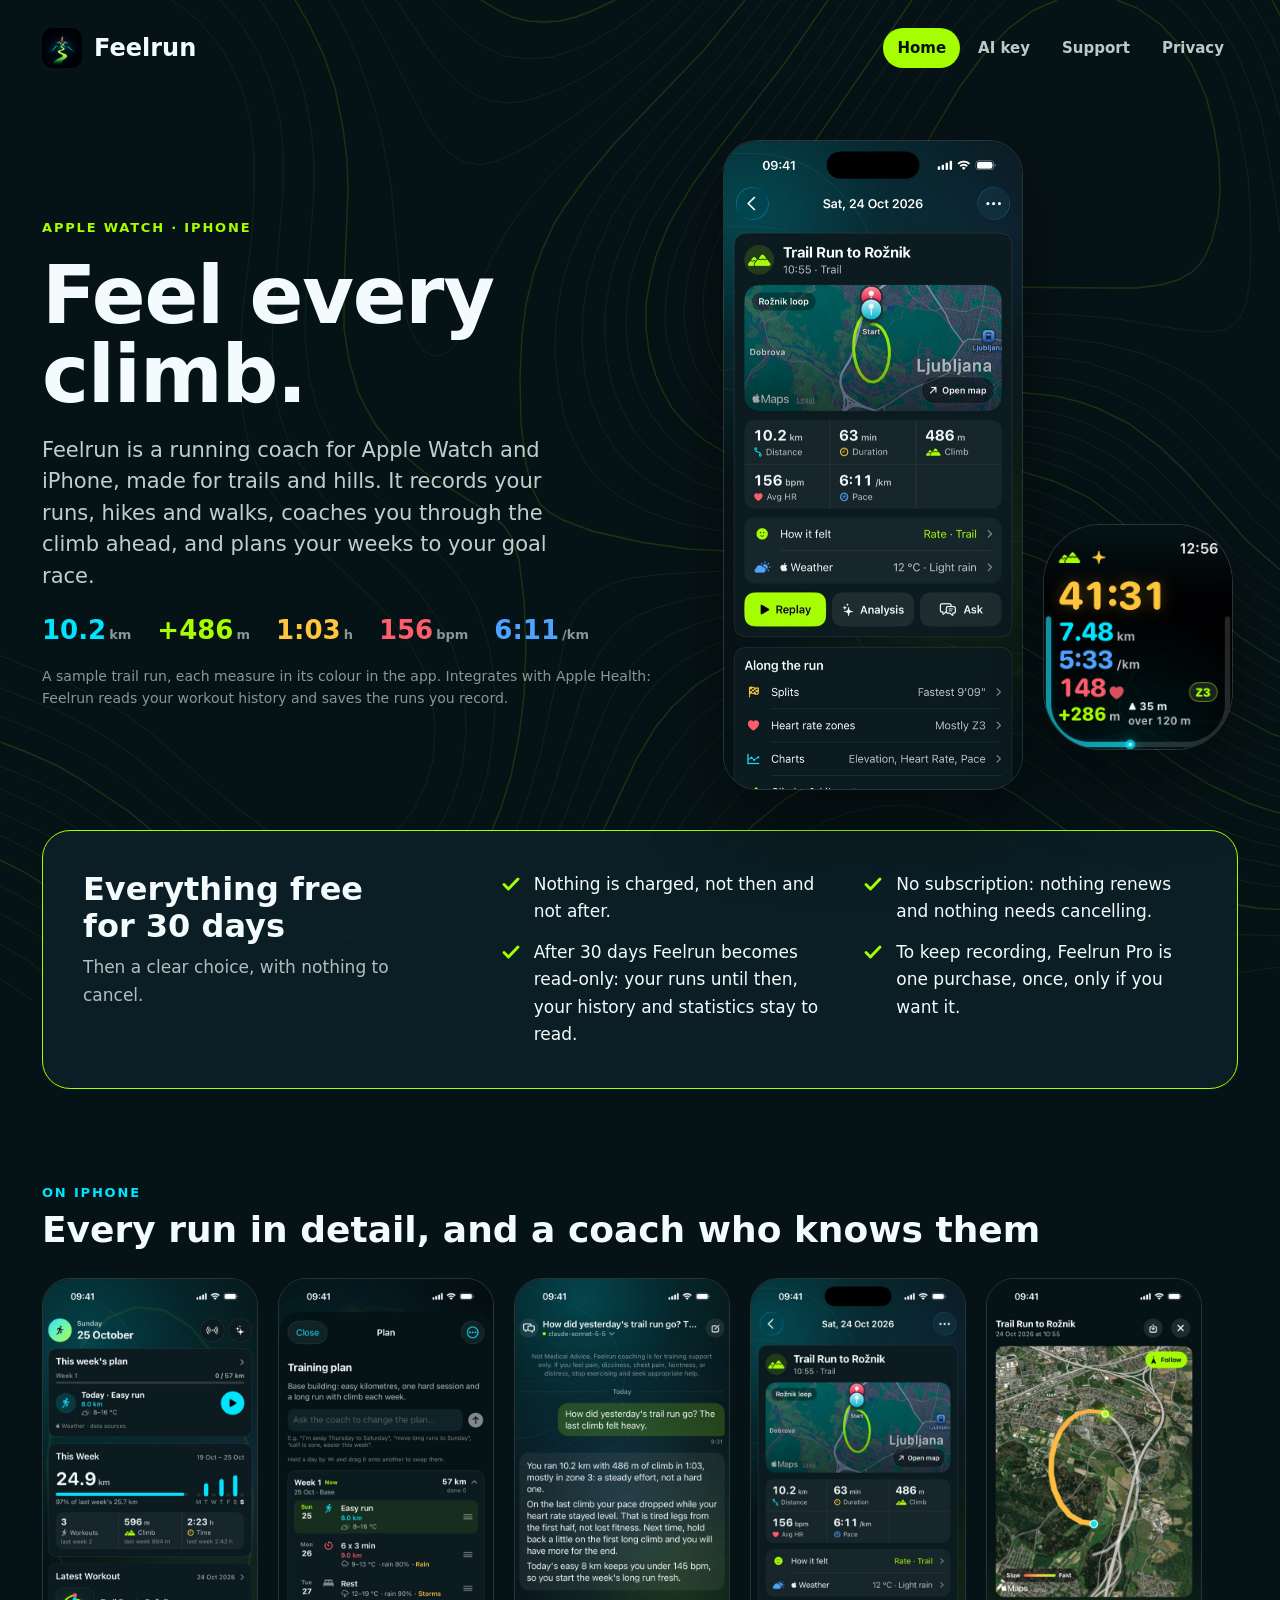
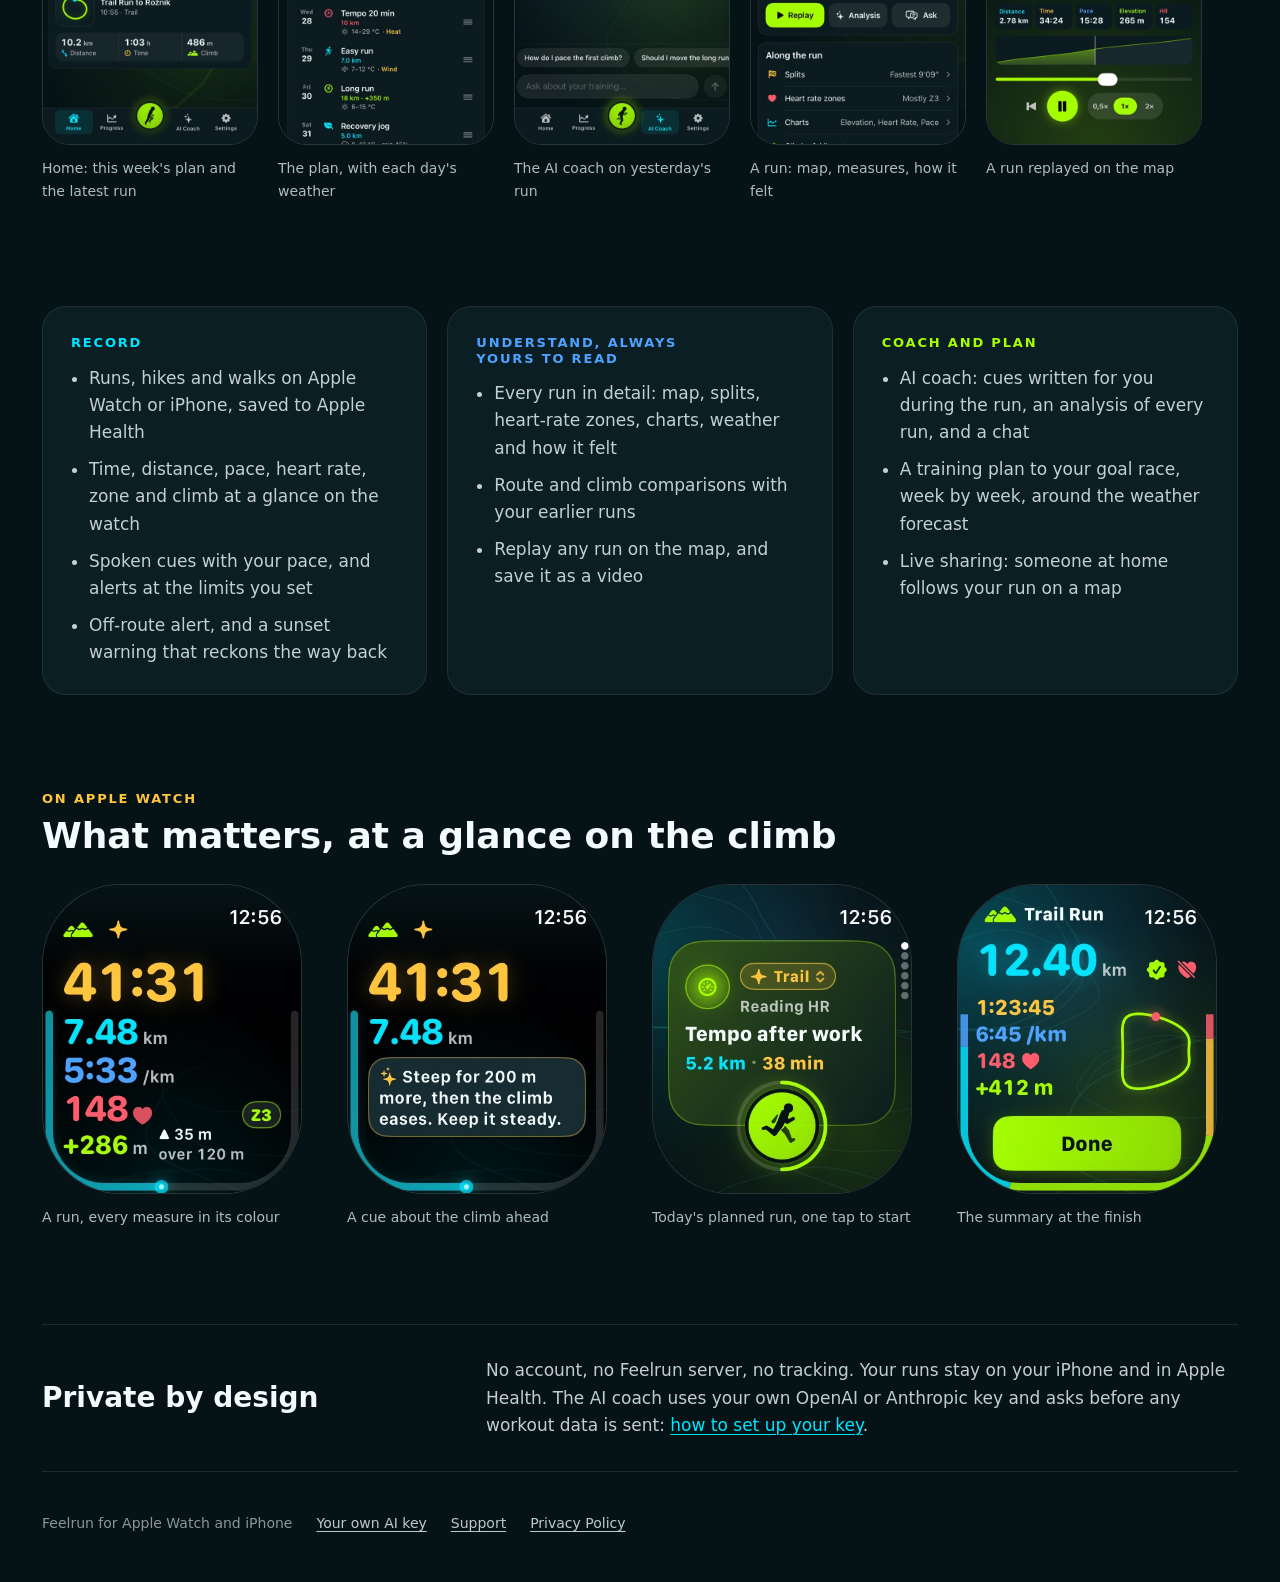
==== commit 38a9dee1: "Home and the AI key guide from the Claude Design canvas" ====
--- a/index.html
+++ b/index.html
@@ -6,113 +6,111 @@
 <title>Feelrun · Trail running coach for Apple Watch and iPhone</title>
 <meta name="description" content="Feelrun is a running coach for Apple Watch and iPhone, made for trails and hills.">
 <meta name="theme-color" content="#061316">
-<link rel="stylesheet" href="style.css?v=3">
+<link rel="stylesheet" href="style.css?v=4">
 <link rel="icon" href="icon.png">
 <link rel="apple-touch-icon" href="icon.png">
 </head>
 <body>
 <header class="site-header wrap">
-  <a class="brand" href="./"><img src="icon.png" alt="" width="44" height="44">Feelrun</a>
+  <a class="brand" href="./"><img src="icon.png" alt="" width="40" height="40">Feelrun</a>
   <nav aria-label="Site"><a href="./" aria-current="page">Home</a><a href="ai-key.html">AI key</a><a href="support.html">Support</a><a href="privacy.html">Privacy</a></nav>
 </header>
 
 <main class="wrap">
-  <img class="key-art" src="img/key-art.jpg" width="1600" height="686" alt="Feelrun on iPhone and Apple Watch. Feel every climb. AI coach for trail runners, Apple Watch and iPhone.">
-
-  <section class="intro">
-    <div>
+  <section class="hero">
+    <div class="hero-text">
       <p class="eyebrow">Apple Watch · iPhone</p>
-      <h1>A running coach made for trails and hills.</h1>
-      <p class="lead">Feelrun records your runs, hikes and walks, coaches you through the climb ahead, and plans your weeks to your goal race.</p>
-      <p class="muted">Integrates with Apple Health: it reads your workout history and saves the runs you record.</p>
-      <div class="stack tight">
-        <p class="measures" aria-label="A sample trail run: 10.2 kilometres, 486 metres of climb, 1 hour 3 minutes, 156 beats per minute on average, 6 minutes 11 seconds per kilometre">
-          <span class="m-distance">10.2<small>km</small></span>
-          <span class="m-climb">+486<small>m</small></span>
-          <span class="m-time">1:03<small>h</small></span>
-          <span class="m-heart">156<small>bpm</small></span>
-          <span class="m-pace">6:11<small>/km</small></span>
-        </p>
-        <p class="caption">A sample trail run, in the colours Feelrun gives each measure.</p>
-      </div>
+      <h1 class="display">Feel every climb.</h1>
+      <p class="lead">Feelrun is a running coach for Apple Watch and iPhone, made for trails and hills. It records your runs, hikes and walks, coaches you through the climb ahead, and plans your weeks to your goal race.</p>
+      <p class="measures" aria-label="A sample trail run: 10.2 kilometres, 486 metres of climb, 1 hour 3 minutes, 156 beats per minute, 6 minutes 11 seconds per kilometre">
+        <span class="c-distance">10.2<small>km</small></span>
+        <span class="c-climb">+486<small>m</small></span>
+        <span class="c-time">1:03<small>h</small></span>
+        <span class="c-heart">156<small>bpm</small></span>
+        <span class="c-pace">6:11<small>/km</small></span>
+      </p>
+      <p class="small">A sample trail run, each measure in its colour in the app. Integrates with Apple Health: Feelrun reads your workout history and saves the runs you record.</p>
     </div>
-    <aside class="promise" aria-labelledby="free">
-      <h2 id="free">Everything free for 30 days</h2>
-      <ul class="checks">
-        <li>Nothing is charged, not then and not after.</li>
-        <li>No subscription: nothing renews and nothing needs cancelling.</li>
-        <li>After 30 days Feelrun becomes read-only: your runs until then, your history and statistics stay to read, and nothing new is recorded, changed or planned.</li>
-        <li>To keep recording, Feelrun Pro is one purchase, once, only if you want it.</li>
-      </ul>
-    </aside>
+    <div class="duo">
+      <img class="device phone" src="img/phone-run.jpg" width="540" height="1174" alt="A trail run's page: the route map, distance, time, climb, heart rate and pace">
+      <img class="device watch" src="img/watch-run.jpg" width="416" height="496" alt="A run on the watch: 41:31, 7.48 km, 5:33 per km, 148 bpm in zone 3, +286 m">
+    </div>
   </section>
 
-  <section class="section" aria-labelledby="iphone">
-    <header>
-      <p class="eyebrow">On iPhone</p>
-      <h2 id="iphone">Every run in detail, and a coach who knows them</h2>
-    </header>
+  <section class="free" aria-labelledby="free">
+    <div>
+      <h2 id="free">Everything free for 30 days</h2>
+      <p>Then a clear choice, with nothing to cancel.</p>
+    </div>
+    <ul class="checks">
+      <li>Nothing is charged, not then and not after.</li>
+      <li>No subscription: nothing renews and nothing needs cancelling.</li>
+      <li>After 30 days Feelrun becomes read-only: your runs until then, your history and statistics stay to read.</li>
+      <li>To keep recording, Feelrun Pro is one purchase, once, only if you want it.</li>
+    </ul>
+  </section>
+
+  <section class="band" aria-labelledby="iphone">
+    <div class="band-head">
+      <p class="eyebrow c-distance">On iPhone</p>
+      <h2 id="iphone" class="h2">Every run in detail, and a coach who knows them</h2>
+    </div>
     <div class="screens">
-      <figure><img src="img/phone-home.jpg" width="540" height="1174" loading="lazy" alt="Home: this week's plan with today's easy run, the week's distance and climb, and the latest workout"><figcaption>Home: this week's plan, your totals and the latest run</figcaption></figure>
-      <figure><img src="img/phone-plan.jpg" width="540" height="1174" loading="lazy" alt="The training plan, day by day, with the weather forecast beside each session"><figcaption>The plan, week by week, with each day's weather</figcaption></figure>
+      <figure><img src="img/phone-home.jpg" width="540" height="1174" loading="lazy" alt="Home: this week's plan, the week's distance and climb, and the latest workout"><figcaption>Home: this week's plan and the latest run</figcaption></figure>
+      <figure><img src="img/phone-plan.jpg" width="540" height="1174" loading="lazy" alt="The training plan, day by day, with the weather forecast beside each session"><figcaption>The plan, with each day's weather</figcaption></figure>
       <figure><img src="img/phone-coach.jpg" width="540" height="1174" loading="lazy" alt="The AI coach answering a question about yesterday's trail run"><figcaption>The AI coach on yesterday's run</figcaption></figure>
-      <figure><img src="img/phone-run.jpg" width="540" height="1174" loading="lazy" alt="A trail run's page: the route map, distance, time, climb, heart rate and pace"><figcaption>A run: map, measures, how it felt</figcaption></figure>
+      <figure><img src="img/phone-run.jpg" width="540" height="1174" loading="lazy" alt="A trail run's page with the map and its measures"><figcaption>A run: map, measures, how it felt</figcaption></figure>
       <figure><img src="img/phone-replay.jpg" width="540" height="1174" loading="lazy" alt="A run replayed on a satellite map, coloured by pace, with its elevation profile"><figcaption>A run replayed on the map</figcaption></figure>
     </div>
   </section>
 
-  <section class="section" aria-labelledby="does">
-    <header>
-      <p class="eyebrow">What it does</p>
-      <h2 id="does">Record, understand, coach</h2>
-    </header>
+  <section class="band" aria-label="What Feelrun does">
     <div class="features">
-      <div class="feature mark-distance">
-        <h3 class="eyebrow">Record</h3>
+      <div class="feature">
+        <h2 class="eyebrow c-distance">Record</h2>
         <ul>
-          <li>Record runs, hikes and walks on Apple Watch or iPhone, saved to Apple Health</li>
+          <li>Runs, hikes and walks on Apple Watch or iPhone, saved to Apple Health</li>
           <li>Time, distance, pace, heart rate, zone and climb at a glance on the watch</li>
-          <li>Spoken cues with your pace, and alerts at the heart-rate, distance and time limits you set</li>
-          <li>Off-route alert, and a sunset warning that reckons the way back from where you are</li>
+          <li>Spoken cues with your pace, and alerts at the limits you set</li>
+          <li>Off-route alert, and a sunset warning that reckons the way back</li>
         </ul>
       </div>
-      <div class="feature mark-pace">
-        <h3 class="eyebrow">Understand, always yours to read</h3>
+      <div class="feature">
+        <h2 class="eyebrow c-pace">Understand, always yours to read</h2>
         <ul>
           <li>Every run in detail: map, splits, heart-rate zones, charts, weather and how it felt</li>
           <li>Route and climb comparisons with your earlier runs</li>
           <li>Replay any run on the map, and save it as a video</li>
         </ul>
       </div>
-      <div class="feature mark-climb">
-        <h3 class="eyebrow">Coach and plan</h3>
+      <div class="feature">
+        <h2 class="eyebrow">Coach and plan</h2>
         <ul>
-          <li>AI coach: cues written for you during the run, an analysis of every run, and a chat about your training</li>
-          <li>A training plan to your goal race, week by week, around your week and the weather forecast</li>
-          <li>Live sharing: someone at home follows your run on a map, live</li>
+          <li>AI coach: cues written for you during the run, an analysis of every run, and a chat</li>
+          <li>A training plan to your goal race, week by week, around the weather forecast</li>
+          <li>Live sharing: someone at home follows your run on a map</li>
         </ul>
       </div>
     </div>
   </section>
 
-  <section class="section" aria-labelledby="watch">
-    <header>
-      <p class="eyebrow">On Apple Watch</p>
-      <h2 id="watch">What matters, at a glance on the climb</h2>
-    </header>
-    <div class="screens watch">
-      <figure><img src="img/watch-run.jpg" width="416" height="496" loading="lazy" alt="A run on the watch: 41:31, 7.48 km, 5:33 per km, 148 bpm in zone 3, +286 m, and the next 35 m of climb over 120 m"><figcaption>A run: time, distance, pace, heart rate, zone and climb</figcaption></figure>
-      <figure><img src="img/watch-coach.jpg" width="416" height="496" loading="lazy" alt="A coach cue on the watch: Steep for 200 m more, then the climb eases. Keep it steady."><figcaption>A cue from the coach about the climb ahead</figcaption></figure>
-      <figure><img src="img/watch-plan.jpg" width="416" height="496" loading="lazy" alt="Today's planned run on the watch: Tempo after work, 5.2 km, 38 minutes, with a start button"><figcaption>Today's planned run, one tap to start</figcaption></figure>
-      <figure><img src="img/watch-summary.jpg" width="416" height="496" loading="lazy" alt="The summary on the watch: 12.40 km, 1:23:45, 6:45 per km, 148 bpm, +412 m, and the route's shape"><figcaption>The summary at the finish</figcaption></figure>
+  <section class="band" aria-labelledby="watch">
+    <div class="band-head">
+      <p class="eyebrow c-time">On Apple Watch</p>
+      <h2 id="watch" class="h2">What matters, at a glance on the climb</h2>
+    </div>
+    <div class="watches">
+      <figure><img src="img/watch-run.jpg" width="416" height="496" loading="lazy" alt="A run on the watch: time, distance, pace, heart rate, zone and climb"><figcaption>A run, every measure in its colour</figcaption></figure>
+      <figure><img src="img/watch-coach.jpg" width="416" height="496" loading="lazy" alt="A coach cue on the watch: Steep for 200 m more, then the climb eases. Keep it steady."><figcaption>A cue about the climb ahead</figcaption></figure>
+      <figure><img src="img/watch-plan.jpg" width="416" height="496" loading="lazy" alt="Today's planned run on the watch: Tempo after work, 5.2 km, 38 minutes"><figcaption>Today's planned run, one tap to start</figcaption></figure>
+      <figure><img src="img/watch-summary.jpg" width="416" height="496" loading="lazy" alt="The summary on the watch: 12.40 km, 1:23:45, 6:45 per km, 148 bpm, +412 m"><figcaption>The summary at the finish</figcaption></figure>
     </div>
   </section>
 
-  <section class="section" aria-labelledby="private">
-    <div class="card read">
-      <h2 id="private">Private by design</h2>
-      <p>No account, no Feelrun server, no tracking. Your runs stay on your iPhone and in Apple Health.</p>
-      <p>The AI coach uses your own OpenAI or Anthropic key, and asks before any workout data is sent. <a href="ai-key.html">How to set up your key</a>.</p>
+  <section class="band">
+    <div class="private">
+      <h2>Private by design</h2>
+      <p>No account, no Feelrun server, no tracking. Your runs stay on your iPhone and in Apple Health. The AI coach uses your own OpenAI or Anthropic key and asks before any workout data is sent: <a href="ai-key.html">how to set up your key</a>.</p>
     </div>
   </section>
 </main>
--- a/style.css
+++ b/style.css
@@ -1,351 +1,197 @@
-/* Layout: a trail map at night. Contour rings behind the page, one column at reading width,
-   wider bands for the app's screens, and every measure in the colour it has in the app
-   (distance teal, climb lime, time amber, heart rate coral, pace blue). Dark only, as the app. */
+/* Layout: a trail map at night (from the Claude Design canvas "Feelrun Website").
+   A topographic map behind the top of each page; content in one centred container;
+   each measure in its colour in the app (distance teal, climb lime, time amber,
+   heart rate coral, pace blue); lime the one accent. Dark only, as the app. */
 :root {
   color-scheme: dark;
   --ground: #061316;
-  --ground-glow: #0e3a3e;
-  --surface: #0d2026;
-  --surface-hi: #142c33;
+  --surface: rgba(13, 32, 38, 0.92);
+  --surface-solid: #0d2026;
   --ink: #f4fbfc;
-  --ink-soft: rgba(244, 251, 252, 0.76);
-  --ink-faint: rgba(244, 251, 252, 0.54);
-  --rule: rgba(255, 255, 255, 0.1);
-  --climb: #a6ff00;
+  --ink-soft: rgba(244, 251, 252, 0.8);
+  --ink-mid: rgba(244, 251, 252, 0.72);
+  --ink-faint: rgba(244, 251, 252, 0.56);
+  --rule: rgba(255, 255, 255, 0.08);
+  --rule-strong: rgba(255, 255, 255, 0.14);
+  --accent: #a6ff00;
   --distance: #00e5ff;
   --heart: #ff5c6c;
   --time: #ffc53d;
   --pace: #4da3ff;
-  --trail: rgba(244, 251, 252, 0.22);
 
   --font-display: ui-rounded, "SF Pro Rounded", "Nunito", "Varela Round", system-ui, sans-serif;
   --font-body: -apple-system, BlinkMacSystemFont, "SF Pro Text", system-ui, "Segoe UI", Roboto, "Helvetica Neue", Arial, sans-serif;
   --font-mono: ui-monospace, "SF Mono", SFMono-Regular, Menlo, Consolas, monospace;
 
-  --text-s: 0.875rem;
-  --text-m: 1.0625rem;
-  --text-l: 1.25rem;
-  --text-xl: 1.6rem;
-  --text-xxl: clamp(2.1rem, 5.4vw, 3.4rem);
-
-  --radius: 18px;
-  --page: 1080px;
-  --page-doc: 800px;
-  --measure: 40rem;
-  --gutter-l: max(20px, env(safe-area-inset-left, 0px));
-  --gutter-r: max(20px, env(safe-area-inset-right, 0px));
+  --gutter-l: max(24px, env(safe-area-inset-left, 0px));
+  --gutter-r: max(24px, env(safe-area-inset-right, 0px));
 }
 
 * { box-sizing: border-box; }
-
 html { -webkit-text-size-adjust: 100%; }
-
 body {
-  position: relative;
   margin: 0;
   color: var(--ink);
-  background: var(--ground) radial-gradient(1200px 640px at 50% -12%, var(--ground-glow) 0%, transparent 72%) no-repeat;
-  font: 400 var(--text-m)/1.6 var(--font-body);
+  background: var(--ground) url("img/contours.svg") center top / max(1600px, 100%) auto no-repeat;
+  font: 400 17px/1.6 var(--font-body);
   -webkit-font-smoothing: antialiased;
 }
-/* A topographic map behind the top of the page, every fifth line an index contour; it fades
-   out before the reading gets long. */
-body::before {
+img { max-width: 100%; height: auto; }
+a { color: var(--distance); text-underline-offset: 3px; text-decoration-thickness: 1px; }
+a:hover { color: var(--ink); }
+:focus-visible { outline: 2px solid var(--accent); outline-offset: 3px; border-radius: 8px; }
+code { font-family: var(--font-mono); font-size: 0.92em; color: var(--distance); }
+h1, h2, h3 { font-family: var(--font-display); text-wrap: balance; margin: 0; }
+p, ul, ol, dl, figure { margin: 0; }
+
+/* Containers: the home page is widest, the guide narrower, support and privacy read in a column */
+.wrap { max-width: 1244px; margin: 0 auto; padding-left: var(--gutter-l); padding-right: var(--gutter-r); }
+.guide-page .wrap { max-width: 1104px; }
+.doc-page .wrap { max-width: 860px; }
+
+/* Header and footer */
+.site-header { display: flex; flex-wrap: wrap; align-items: center; justify-content: space-between; gap: 16px; padding-block: 28px 0; }
+.brand { display: flex; align-items: center; gap: 12px; color: var(--ink); text-decoration: none; font: 700 24px/1 var(--font-display); }
+.brand img { width: 40px; height: 40px; border-radius: 10px; }
+.site-header nav { display: flex; flex-wrap: wrap; gap: 4px; font-size: 15px; font-weight: 600; }
+.site-header nav a { padding: 8px 14px; border-radius: 999px; color: rgba(244, 251, 252, 0.78); text-decoration: none; }
+.site-header nav a:hover { color: var(--ink); background: var(--surface-solid); }
+.site-header nav a[aria-current="page"] { color: var(--ground); background: var(--accent); }
+.site-footer { display: flex; flex-wrap: wrap; gap: 8px 24px; padding-block: 40px 48px; font-size: 14px; color: var(--ink-faint); }
+.site-footer a { color: rgba(244, 251, 252, 0.78); }
+.site-footer.ruled { margin-top: 72px; border-top: 1px solid rgba(255, 255, 255, 0.1); padding-top: 22px; }
+
+/* Type */
+.eyebrow { font: 700 13px/1.2 var(--font-body); letter-spacing: 0.14em; text-transform: uppercase; color: var(--accent); }
+.display { font-size: clamp(44px, 6.2vw, 80px); line-height: 1; font-weight: 800; letter-spacing: -0.015em; }
+.title { font-size: clamp(44px, 6vw, 72px); line-height: 1.02; font-weight: 800; letter-spacing: -0.01em; }
+.h2 { font-size: 36px; line-height: 1.15; font-weight: 800; }
+.lead { max-width: 34rem; font-size: 21px; line-height: 1.5; color: var(--ink-soft); }
+.small { font-size: 14px; color: var(--ink-faint); }
+.c-distance { color: var(--distance); }
+.c-climb { color: var(--accent); }
+.c-time { color: var(--time); }
+.c-heart { color: var(--heart); }
+.c-pace { color: var(--pace); }
+
+/* Buttons */
+.buttons { display: flex; flex-wrap: wrap; gap: 10px; padding-top: 4px; }
+.button { display: inline-flex; align-items: center; min-height: 48px; padding: 0 24px; border-radius: 999px; background: var(--accent); color: var(--ground); font-weight: 700; text-decoration: none; }
+.button:hover { color: var(--ground); filter: brightness(1.08); }
+.button.ghost { background: none; border: 1px solid rgba(255, 255, 255, 0.16); color: var(--ink); font-weight: 600; padding: 0 22px; }
+.button.ghost:hover { border-color: var(--distance); }
+
+/* Cards */
+.card { background: var(--surface); border: 1px solid var(--rule); border-radius: 22px; padding: 24px; display: flex; flex-direction: column; gap: 10px; }
+.card ul { margin: 0; padding-left: 20px; display: grid; gap: 8px; }
+
+/* Hero: words and a picture side by side, stacked on a phone */
+.hero { display: flex; flex-wrap: wrap; align-items: center; gap: 56px; padding-block: 72px 40px; }
+.hero-text { flex: 1 1 480px; min-width: 0; display: flex; flex-direction: column; gap: 20px; }
+.hero-media { flex: 0 1 340px; display: flex; flex-direction: column; align-items: center; gap: 12px; }
+.device { display: block; border-radius: 34px; border: 1px solid var(--rule-strong); box-shadow: 0 30px 80px rgba(0, 0, 0, 0.45); }
+.device.phone { width: 100%; max-width: 320px; }
+.device.watch { border-radius: 30% / 26%; }
+
+/* Home: the measures of a sample run, the phone beside the watch */
+.measures { display: flex; flex-wrap: wrap; gap: 8px 26px; padding-top: 4px; font: 700 26px/1.1 var(--font-display); font-variant-numeric: tabular-nums; }
+.measures small { font: 600 13px var(--font-body); color: var(--ink-faint); margin-left: 3px; }
+.duo { flex: 0 1 520px; min-width: 0; display: flex; justify-content: center; align-items: flex-end; gap: 20px; }
+.duo .phone { width: 62%; max-width: 300px; }
+.duo .watch { width: 38%; max-width: 190px; margin-bottom: 40px; }
+
+/* The free 30 days */
+.free { border: 1px solid var(--accent); background: var(--surface); border-radius: 28px; padding: clamp(24px, 4vw, 40px); display: flex; flex-wrap: wrap; gap: 24px 48px; align-items: flex-start; }
+.free > div { flex: 1 1 280px; min-width: 0; display: flex; flex-direction: column; gap: 10px; }
+.free h2 { font-size: 32px; line-height: 1.15; font-weight: 800; }
+.free p { color: var(--ink-mid); }
+.checks { flex: 2 1 520px; min-width: 0; list-style: none; margin: 0; padding: 0; display: grid; grid-template-columns: repeat(auto-fit, minmax(240px, 1fr)); gap: 14px 28px; }
+.checks li { display: grid; grid-template-columns: 22px minmax(0, 1fr); gap: 12px; }
+.checks li::before {
   content: "";
-  position: absolute;
-  inset: 0 0 auto 0;
-  height: min(1100px, 140vh);
-  background: url("img/contours.svg") center top / max(1600px, 100%) auto no-repeat;
-  -webkit-mask-image: linear-gradient(#000 35%, transparent);
-  mask-image: linear-gradient(#000 35%, transparent);
-  pointer-events: none;
-  z-index: -1;
+  width: 22px;
+  height: 22px;
+  margin-top: 2px;
+  background: no-repeat center / 22px 22px url("data:image/svg+xml,%3Csvg xmlns='http://www.w3.org/2000/svg' viewBox='0 0 12 12'%3E%3Cpath d='M2.2 6.3l2.4 2.4 5.2-5.4' fill='none' stroke='%23a6ff00' stroke-width='1.6' stroke-linecap='round' stroke-linejoin='round'/%3E%3C/svg%3E");
 }
 
-img { max-width: 100%; height: auto; }
+/* Sections of the home page */
+.band { padding-top: 96px; display: flex; flex-direction: column; gap: 28px; }
+.band-head { display: flex; flex-direction: column; gap: 8px; }
+.screens { display: flex; gap: 20px; overflow-x: auto; padding-bottom: 8px; scroll-snap-type: x mandatory; }
+.screens figure { flex: 0 0 216px; display: flex; flex-direction: column; gap: 12px; scroll-snap-align: start; }
+.screens img { display: block; width: 100%; border-radius: 28px; border: 1px solid var(--rule-strong); }
+figcaption { font-size: 14px; color: var(--ink-mid); }
+.features { display: grid; grid-template-columns: repeat(auto-fit, minmax(300px, 1fr)); gap: 20px; }
+.feature { background: var(--surface); border: 1px solid var(--rule); border-radius: 24px; padding: 28px; display: flex; flex-direction: column; gap: 14px; }
+.feature ul { margin: 0; padding-left: 18px; display: flex; flex-direction: column; gap: 10px; color: var(--ink-soft); }
+.watches { display: grid; grid-template-columns: repeat(auto-fit, minmax(200px, 1fr)); gap: 24px; }
+.watches figure { display: flex; flex-direction: column; gap: 12px; }
+.watches img { display: block; width: 100%; max-width: 260px; border-radius: 30% / 26%; border: 1px solid var(--rule-strong); }
+.private { display: flex; flex-wrap: wrap; align-items: center; gap: 24px 48px; padding-block: 32px; border-top: 1px solid rgba(255, 255, 255, 0.1); border-bottom: 1px solid rgba(255, 255, 255, 0.1); }
+.private h2 { flex: 1 1 260px; font-size: 28px; font-weight: 800; }
+.private p { flex: 2 1 480px; min-width: 0; color: var(--ink-soft); }
 
-a { color: var(--distance); text-underline-offset: 3px; text-decoration-thickness: 1px; }
-a:hover { color: var(--ink); }
-:focus-visible { outline: 2px solid var(--climb); outline-offset: 3px; border-radius: 6px; }
+/* The key guide */
+.facts { display: grid; grid-template-columns: repeat(auto-fit, minmax(230px, 1fr)); gap: 16px; padding-block: 24px 16px; }
+.facts h3 { font-family: var(--font-body); font-size: 17px; line-height: 1.3; }
+.facts p { font-size: 15px; color: var(--ink-mid); }
+.steps-head { padding-top: 56px; margin-bottom: 24px; }
+.steps { list-style: none; margin: 0; padding: 0; display: flex; flex-direction: column; gap: 20px; }
+.step { background: var(--surface); border: 1px solid var(--rule); border-radius: 28px; padding: clamp(22px, 4vw, 44px); display: flex; flex-wrap: wrap; align-items: center; gap: 40px; }
+.step.finish { border-color: var(--accent); }
+.step-text { flex: 1 1 400px; min-width: 0; display: flex; flex-direction: column; gap: 14px; }
+.step-text h2 { font-size: 28px; line-height: 1.2; font-weight: 750; }
+.step-text p { max-width: 30rem; font-size: 18px; color: var(--ink-soft); }
+.step-text p.note { font-size: 16px; color: rgba(244, 251, 252, 0.6); }
+.badge { width: 40px; height: 40px; border-radius: 50%; background: var(--distance); color: var(--ground); display: flex; align-items: center; justify-content: center; font: 800 18px/1 var(--font-display); font-variant-numeric: tabular-nums; }
+.finish .badge { background: var(--accent); }
+.step-media { flex: 0 1 340px; display: flex; justify-content: center; }
+.step-media.wide { flex-basis: 380px; }
+.step-media img { display: block; max-width: 100%; max-height: 440px; border-radius: 22px; border: 1px solid var(--rule-strong); }
+.step-media.tall img { max-height: 520px; }
+.step-media.wide img { max-height: none; border-radius: 18px; }
+.providers { flex: 1 1 420px; min-width: 0; display: grid; grid-template-columns: repeat(auto-fit, minmax(200px, 1fr)); gap: 12px; }
+.provider { background: var(--ground); border: 1px solid rgba(255, 255, 255, 0.1); border-radius: 18px; padding: 20px; display: flex; flex-direction: column; gap: 8px; }
+.provider strong:first-child { font-weight: 700; }
+.provider p { font-size: 15px; color: rgba(244, 251, 252, 0.78); }
+.trouble { padding-top: 64px; display: flex; flex-wrap: wrap; gap: 20px; }
+.trouble > div:first-child { flex: 2 1 520px; min-width: 0; display: flex; flex-direction: column; gap: 14px; }
+.trouble h2 { font-size: 28px; font-weight: 800; }
+.trouble dl { display: flex; flex-direction: column; gap: 16px; }
+.trouble dt { font-weight: 700; }
+.trouble dd { margin: 2px 0 0; color: rgba(244, 251, 252, 0.75); }
+.trouble .card { flex: 1 1 300px; min-width: 0; align-self: flex-start; padding: 26px; }
+.trouble .card h2 { font-size: 22px; }
 
-code {
-  font-family: var(--font-mono);
-  font-size: 0.92em;
-  padding: 0.08em 0.4em;
-  border-radius: 6px;
-  background: var(--surface-hi);
-  color: var(--ink);
-}
+/* Support and privacy: a document to read */
+.doc-head { display: flex; flex-direction: column; gap: 14px; padding-top: 56px; }
+.doc { display: flex; flex-direction: column; gap: 14px; padding-top: 8px; }
+.doc h2 { margin-top: 34px; font-size: 28px; line-height: 1.2; font-weight: 800; }
+.doc h3 { margin-top: 16px; font-family: var(--font-body); font-size: 17px; font-weight: 700; }
+.doc p, .doc li { color: var(--ink-soft); }
+.doc ul, .doc ol { padding-left: 22px; display: flex; flex-direction: column; gap: 8px; }
+.toc { display: flex; flex-wrap: wrap; gap: 8px; list-style: none; padding: 0; }
+.toc a { display: inline-block; padding: 7px 14px; border-radius: 999px; border: 1px solid rgba(255, 255, 255, 0.12); background: var(--surface-solid); color: var(--ink); text-decoration: none; font-size: 14px; font-weight: 600; }
+.toc a:hover { border-color: var(--distance); }
+.contact { display: flex; flex-wrap: wrap; align-items: baseline; gap: 6px 14px; }
+.contact strong { font: 700 21px/1.3 var(--font-display); user-select: all; overflow-wrap: anywhere; }
+.link-card { flex-direction: row; align-items: center; justify-content: space-between; gap: 14px; text-decoration: none; color: var(--ink); }
+.link-card:hover { color: var(--ink); border-color: var(--distance); }
+.link-card span:first-child { display: flex; flex-direction: column; gap: 2px; }
+.link-card .arrow { color: var(--distance); font: 700 26px/1 var(--font-display); }
 
-/* One column at reading width; bands step out to the page width. */
-.wrap {
-  width: 100%;
-  max-width: var(--page);
-  margin: 0 auto;
-  padding-left: var(--gutter-l);
-  padding-right: var(--gutter-r);
-}
-.read { max-width: var(--measure); }
-/* Support, privacy and the guide are read top to bottom: one narrower column for everything. */
-.doc-page .wrap { max-width: var(--page-doc); }
-
-/* Header and footer */
-.site-header {
-  display: flex;
-  flex-wrap: wrap;
-  align-items: center;
-  gap: 10px 18px;
-  padding-block: 22px 8px;
-}
-.brand {
-  display: inline-flex;
-  align-items: center;
-  gap: 12px;
-  color: var(--ink);
-  text-decoration: none;
-  font: 700 1.5rem/1 var(--font-display);
-}
-.brand img { width: 44px; height: 44px; border-radius: 11px; }
-.site-header nav { margin-left: auto; display: flex; gap: 4px; flex-wrap: wrap; }
-.site-header nav a {
-  color: var(--ink-soft);
-  text-decoration: none;
-  font-size: var(--text-s);
-  font-weight: 600;
-  padding: 7px 12px;
-  border-radius: 999px;
-}
-.site-header nav a:hover { color: var(--ink); background: var(--surface); }
-.site-header nav a[aria-current="page"] { color: var(--ground); background: var(--climb); }
-
-.site-footer {
-  margin-top: 72px;
-  padding-block: 22px 40px;
-  border-top: 1px solid var(--rule);
-  color: var(--ink-faint);
-  font-size: var(--text-s);
-  display: flex;
-  flex-wrap: wrap;
-  gap: 8px 22px;
-}
-.site-footer a { color: var(--ink-soft); }
-
-/* Type */
-h1, h2, h3 { font-family: var(--font-display); text-wrap: balance; color: var(--ink); }
-h1 { font-size: var(--text-xxl); line-height: 1.08; font-weight: 800; letter-spacing: -0.01em; margin: 0; }
-h2 { font-size: var(--text-xl); line-height: 1.2; font-weight: 750; margin: 0; }
-h3 { font-size: var(--text-l); line-height: 1.3; font-weight: 700; margin: 0; }
-p { margin: 0; }
-.lead { font-size: var(--text-l); line-height: 1.5; color: var(--ink-soft); }
-.eyebrow {
-  font: 700 0.78rem/1 var(--font-body);
-  letter-spacing: 0.12em;
-  text-transform: uppercase;
-  color: var(--climb);
-}
-.muted { color: var(--ink-faint); }
-
-/* A page's sections */
-.section { padding-block: 56px 0; display: grid; gap: 18px; }
-.section > header { display: grid; gap: 8px; }
-.stack { display: grid; gap: 14px; }
-.stack.tight { gap: 4px; }
-.caption { font-size: var(--text-s); color: var(--ink-faint); }
-.card-title { font-size: var(--text-l); }
-
-/* Home: the key art and what Feelrun is */
-.key-art {
-  display: block;
-  width: 100%;
-  border-radius: 24px;
-  border: 1px solid var(--rule);
-  margin-top: 18px;
-}
-.intro {
-  display: grid;
-  grid-template-columns: minmax(0, 1.25fr) minmax(0, 1fr);
-  gap: 36px;
-  align-items: start;
-  padding-top: 40px;
-}
-.intro > div { display: grid; gap: 16px; min-width: 0; }
-
-/* The free 30 days, said plainly, as in the app */
-.promise {
-  background: var(--surface);
-  border: 1px solid rgba(166, 255, 0, 0.4);
-  border-radius: var(--radius);
-  padding: 20px 22px;
-  display: grid;
-  gap: 12px;
-}
-.promise h2 { font-size: var(--text-l); }
-.checks { list-style: none; margin: 0; padding: 0; display: grid; gap: 10px; }
-.checks li { display: grid; grid-template-columns: 22px minmax(0, 1fr); gap: 10px; color: var(--ink); }
-.checks li::before {
-  content: "";
-  width: 20px;
-  height: 20px;
-  margin-top: 3px;
-  border-radius: 50%;
-  background: var(--climb) no-repeat center / 12px 12px url("data:image/svg+xml,%3Csvg xmlns='http://www.w3.org/2000/svg' viewBox='0 0 12 12'%3E%3Cpath d='M2.2 6.3l2.4 2.4 5.2-5.4' fill='none' stroke='%23061316' stroke-width='2' stroke-linecap='round' stroke-linejoin='round'/%3E%3C/svg%3E");
-}
-
-/* The app's screens, side by side; on a phone they scroll in their own row */
-.screens {
-  display: grid;
-  grid-auto-flow: column;
-  grid-auto-columns: minmax(180px, 1fr);
-  gap: 16px;
-  overflow-x: auto;
-  scroll-snap-type: x mandatory;
-  padding-bottom: 8px;
-  margin: 0;
-}
-.screens figure { margin: 0; display: grid; gap: 10px; align-content: start; scroll-snap-align: start; min-width: 0; }
-.screens img {
-  display: block;
-  width: 100%;
-  border-radius: 26px;
-  border: 1px solid var(--rule);
-  background: var(--surface);
-}
-.screens figcaption { font-size: var(--text-s); color: var(--ink-soft); }
-.screens.watch { grid-auto-columns: minmax(150px, 1fr); }
-.screens.watch img { border-radius: 30% / 26%; background: #000; }
-
-/* What Feelrun does, in three groups, each marked in a measure's colour */
-.features { display: grid; grid-template-columns: repeat(3, minmax(0, 1fr)); gap: 16px; }
-.feature {
-  background: var(--surface);
-  border: 1px solid var(--rule);
-  border-radius: var(--radius);
-  padding: 20px 22px;
-  display: grid;
-  gap: 12px;
-  align-content: start;
-}
-.feature .eyebrow { color: var(--mark, var(--climb)); }
-.feature ul { margin: 0; padding-left: 18px; display: grid; gap: 8px; color: var(--ink-soft); }
-.feature li::marker { color: var(--mark, var(--climb)); }
-.mark-distance { --mark: var(--distance); }
-.mark-pace { --mark: var(--pace); }
-.mark-climb { --mark: var(--climb); }
-
-/* A row of the app's measures, in their colours */
-.measures { display: flex; flex-wrap: wrap; gap: 6px 22px; font: 700 var(--text-l)/1.2 var(--font-display); font-variant-numeric: tabular-nums; }
-.measures small { font: 600 0.8rem var(--font-body); color: var(--ink-faint); margin-left: 3px; }
-.m-distance { color: var(--distance); }
-.m-climb { color: var(--climb); }
-.m-time { color: var(--time); }
-.m-heart { color: var(--heart); }
-.m-pace { color: var(--pace); }
-
-/* Plain cards for notes that stand apart */
-.card {
-  background: var(--surface);
-  border: 1px solid var(--rule);
-  border-radius: var(--radius);
-  padding: 20px 22px;
-  display: grid;
-  gap: 10px;
-}
-.card ul { margin: 0; padding-left: 20px; display: grid; gap: 8px; }
-
-/* Documents: support, privacy, the key guide */
-.doc-head { display: grid; gap: 12px; padding-top: 28px; }
-.doc { display: grid; gap: 14px; }
-.doc h2 { margin-top: 34px; }
-.doc h3 { margin-top: 18px; font-size: var(--text-m); font-family: var(--font-body); font-weight: 700; }
-.doc ul, .doc ol { margin: 0; padding-left: 22px; display: grid; gap: 8px; }
-
-.toc { display: flex; flex-wrap: wrap; gap: 8px; margin: 0; padding: 0; list-style: none; }
-.toc a {
-  display: inline-block;
-  padding: 7px 14px;
-  border-radius: 999px;
-  border: 1px solid var(--rule);
-  background: var(--surface);
-  color: var(--ink);
-  text-decoration: none;
-  font-size: var(--text-s);
-  font-weight: 600;
-}
-.toc a:hover { border-color: var(--distance); }
-
-.contact { display: flex; flex-wrap: wrap; align-items: baseline; gap: 6px 14px; }
-.contact strong { font: 700 var(--text-l)/1.3 var(--font-display); user-select: all; overflow-wrap: anywhere; }
-
-.link-card {
-  grid-template-columns: minmax(0, 1fr) auto;
-  align-items: center;
-  gap: 14px;
-  text-decoration: none;
-  color: var(--ink);
-}
-.link-card:hover { color: var(--ink); border-color: var(--distance); }
-.link-card .arrow { color: var(--distance); font: 700 var(--text-xl)/1 var(--font-display); }
-
-/* The key guide: the steps as waypoints on a trail, each with its picture under the words */
-.steps { list-style: none; margin: 0; padding: 0; counter-reset: step; display: grid; gap: 44px; }
-.step { position: relative; padding-left: 54px; display: grid; gap: 14px; min-width: 0; }
-.step::before {
-  counter-increment: step;
-  content: counter(step);
-  position: absolute;
-  left: 0;
-  top: -2px;
-  width: 34px;
-  height: 34px;
-  display: grid;
-  place-items: center;
-  border-radius: 50%;
-  background: var(--distance);
-  color: var(--ground);
-  font: 800 1rem/1 var(--font-display);
-  font-variant-numeric: tabular-nums;
-}
-.step:not(:last-child)::after {
-  content: "";
-  position: absolute;
-  left: 16px;
-  top: 42px;
-  bottom: -38px;
-  width: 2px;
-  background: linear-gradient(var(--trail) 55%, transparent 0) 0 0 / 2px 10px repeat-y;
-}
-.step.finish::before {
-  content: "";
-  background: var(--climb) no-repeat center / 16px 16px url("data:image/svg+xml,%3Csvg xmlns='http://www.w3.org/2000/svg' viewBox='0 0 12 12'%3E%3Cpath d='M2.2 6.3l2.4 2.4 5.2-5.4' fill='none' stroke='%23061316' stroke-width='2' stroke-linecap='round' stroke-linejoin='round'/%3E%3C/svg%3E");
-}
-.step h2 { font-size: var(--text-l); line-height: 1.3; padding-top: 3px; }
-.shot {
-  display: block;
-  width: 100%;
-  max-width: 320px;
-  border-radius: 22px;
-  border: 1px solid var(--rule);
-  background: var(--surface);
-}
-.shot.wide { max-width: 440px; }
-.shots { display: grid; grid-template-columns: repeat(2, minmax(0, 300px)); gap: 14px; }
-.providers { display: grid; grid-template-columns: repeat(2, minmax(0, 1fr)); gap: 12px; }
-.providers .card { padding: 16px 18px; }
-.providers h3 { font-size: var(--text-m); font-family: var(--font-body); }
-
-@media (max-width: 820px) {
-  .intro { grid-template-columns: minmax(0, 1fr); }
-  .features { grid-template-columns: minmax(0, 1fr); }
-}
-@media (max-width: 560px) {
-  .providers { grid-template-columns: minmax(0, 1fr); }
-  .shots { grid-template-columns: minmax(0, 1fr); }
-  .step { padding-left: 46px; }
-  .brand { font-size: 1.3rem; }
-  .brand img { width: 38px; height: 38px; }
-  .site-header nav { margin-left: -12px; }
-  .section { padding-top: 44px; }
+@media (max-width: 600px) {
+  .brand { font-size: 21px; }
+  .brand img { width: 36px; height: 36px; }
+  .site-header nav { margin-left: -14px; }
+  .hero { padding-top: 48px; gap: 40px; }
+  .band { padding-top: 72px; }
+  .h2 { font-size: 30px; }
+  .step-text h2 { font-size: 24px; }
 }
 @media (prefers-reduced-motion: no-preference) {
   html { scroll-behavior: smooth; }
 }
+.doc-head h1 { font-size: clamp(40px, 5vw, 56px); line-height: 1.05; font-weight: 800; }
+.muted { color: var(--ink-faint); }
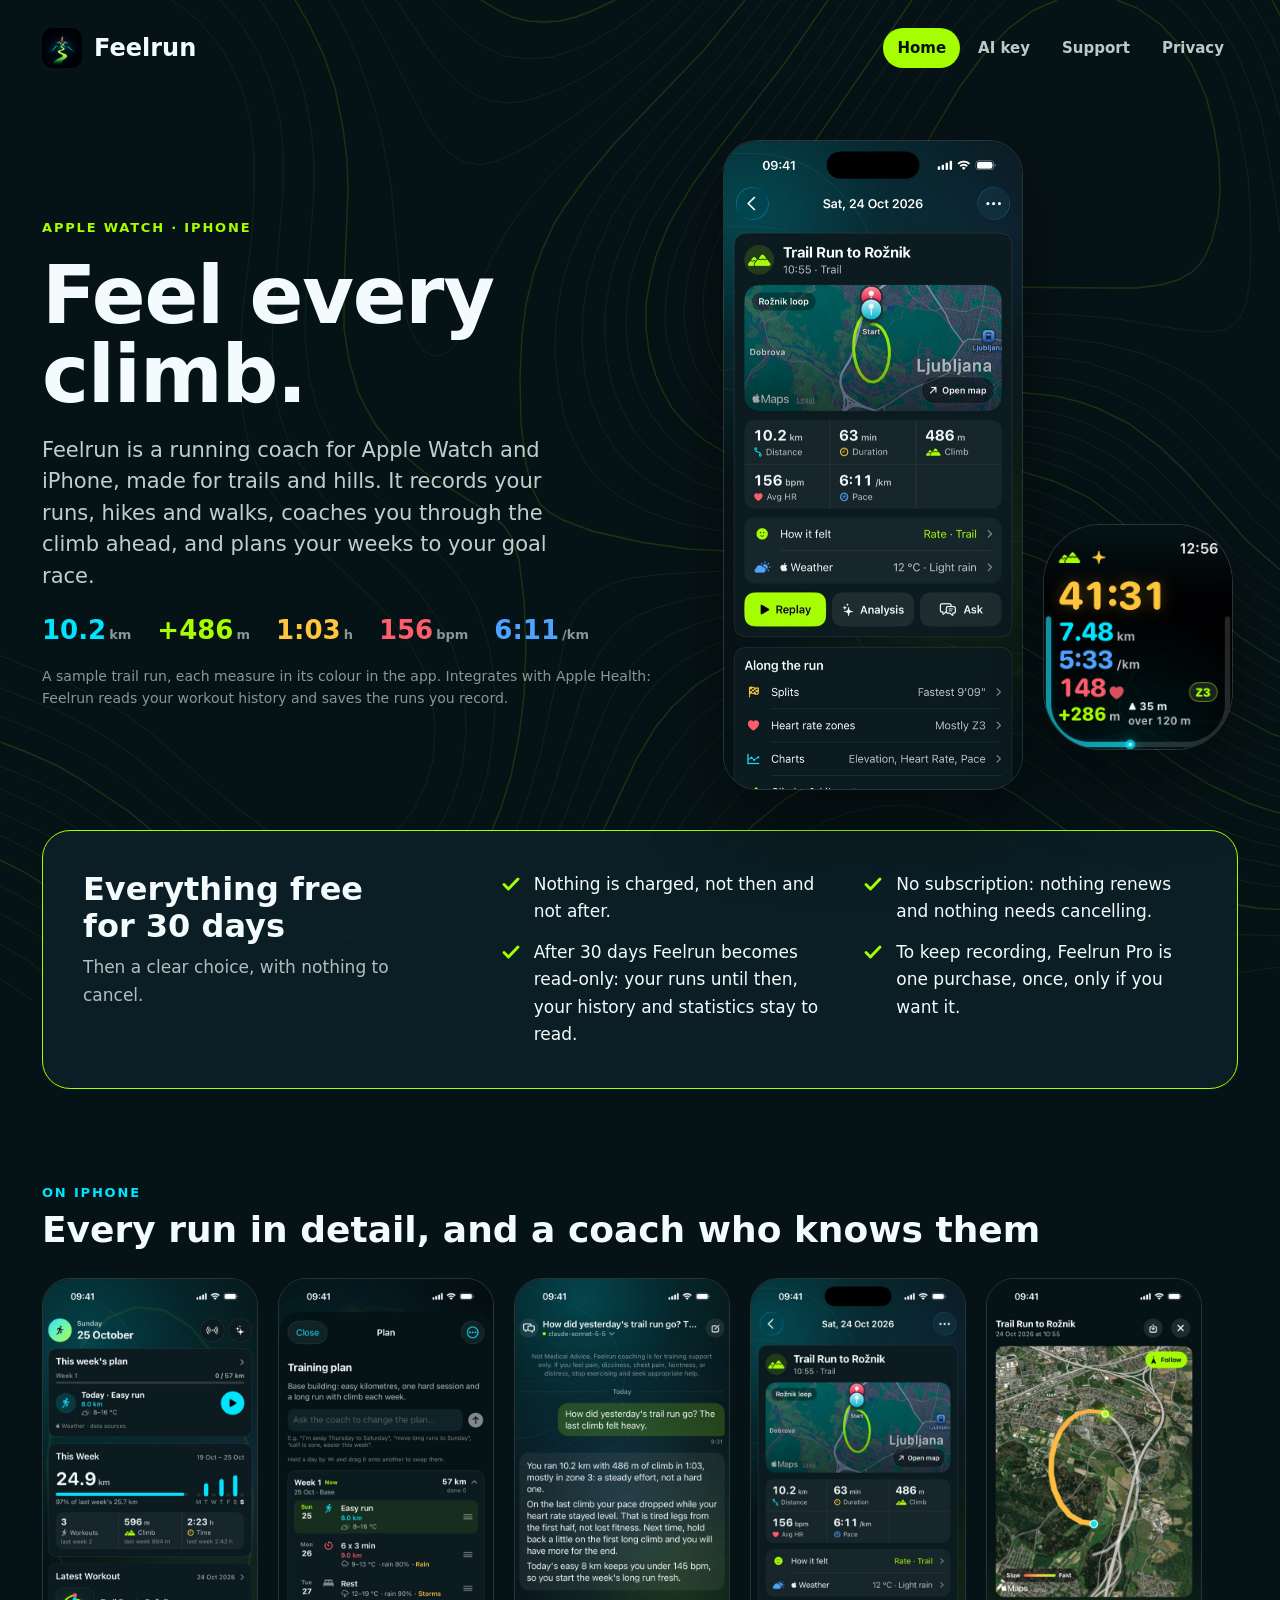
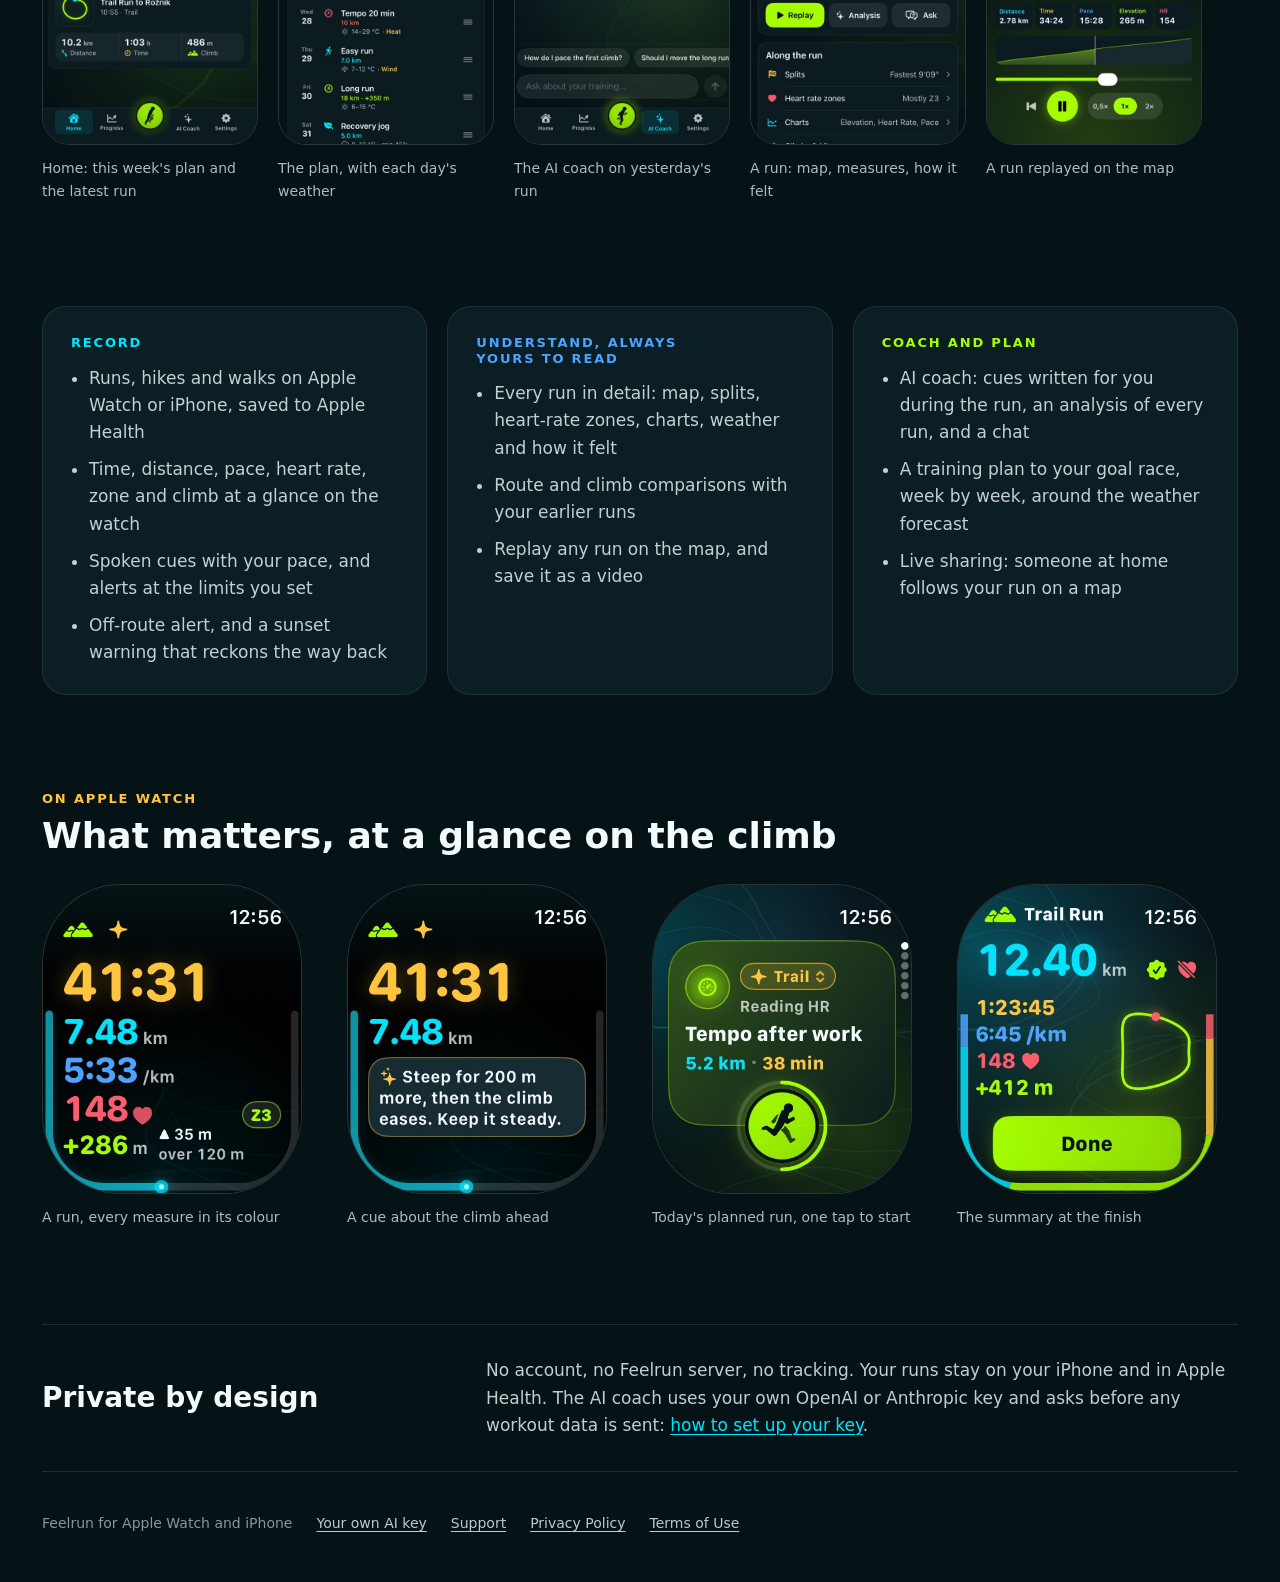
==== commit e6b73ed2: "Terms of Use; the privacy policy in the app's own words for the AI setting" ====
--- a/index.html
+++ b/index.html
@@ -121,6 +121,7 @@
     <a href="ai-key.html">Your own AI key</a>
     <a href="support.html">Support</a>
     <a href="privacy.html">Privacy Policy</a>
+    <a href="terms.html">Terms of Use</a>
   </div>
 </footer>
 </body>
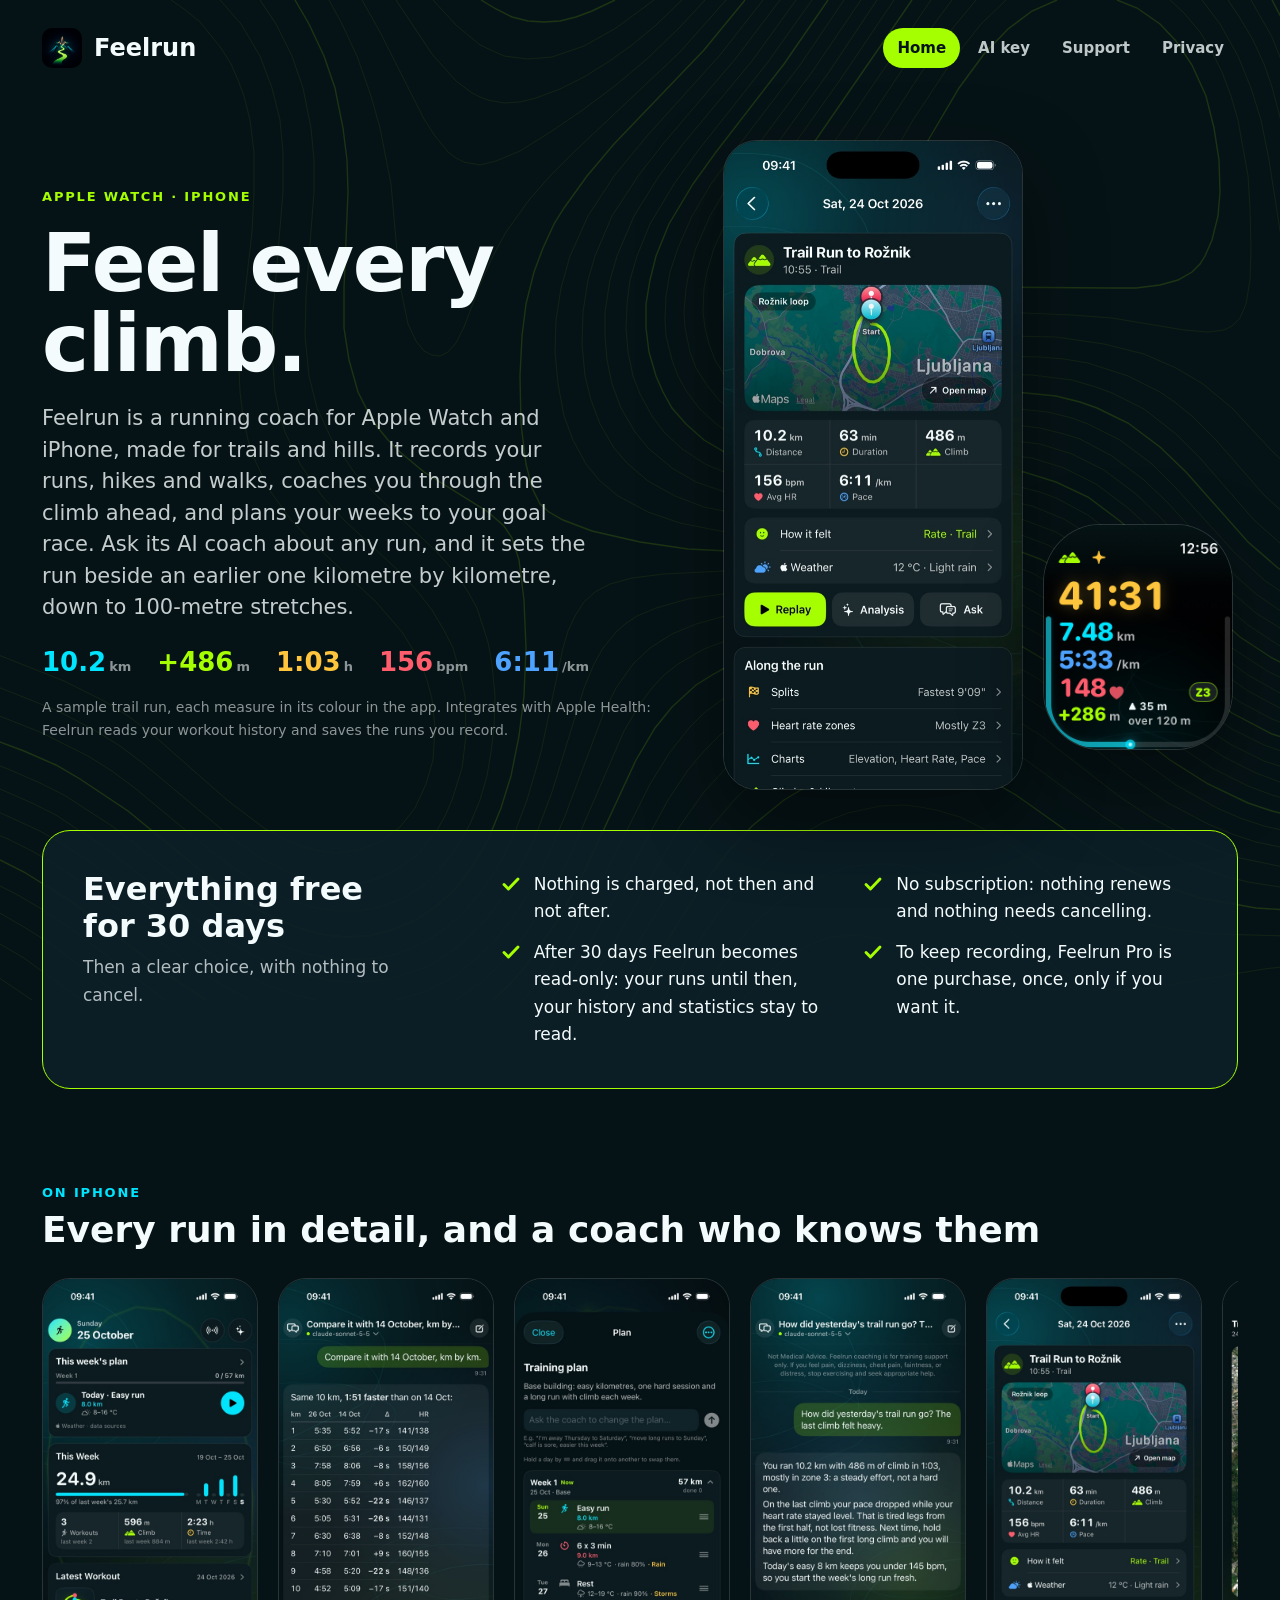
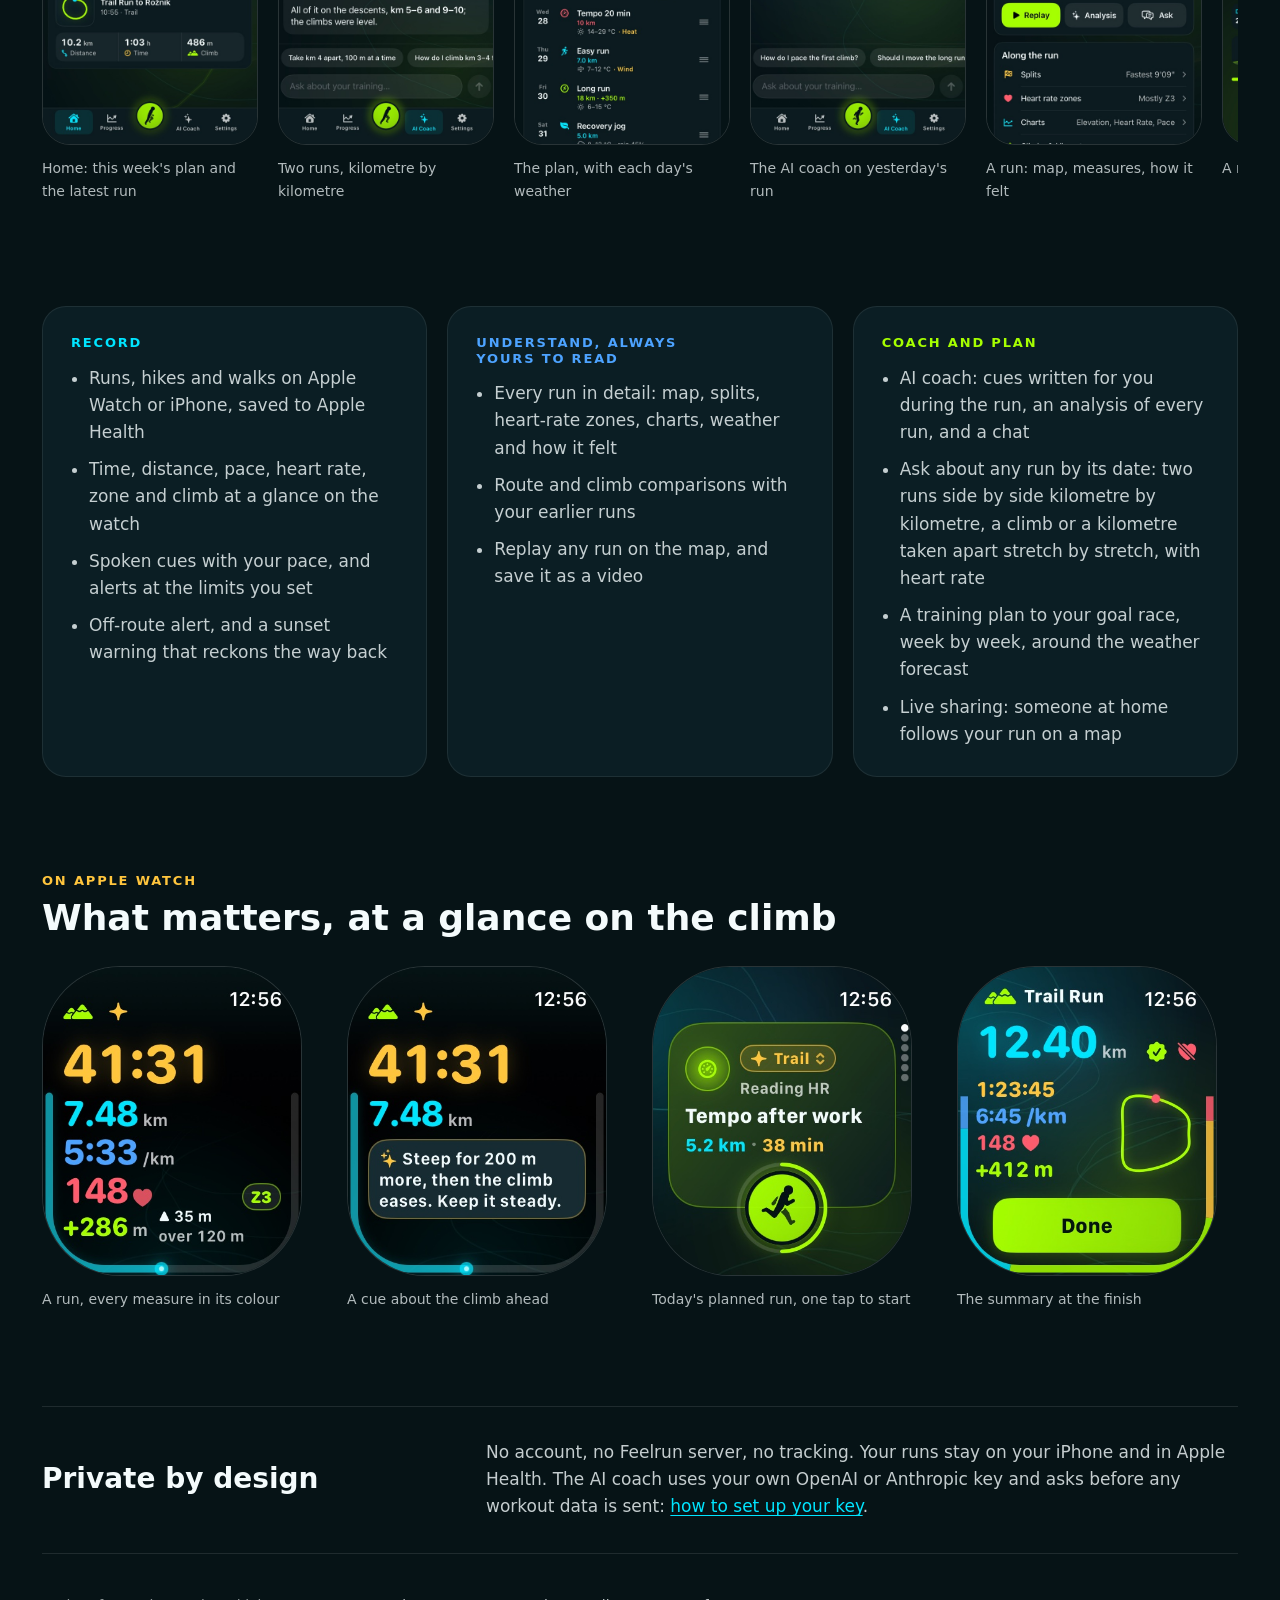
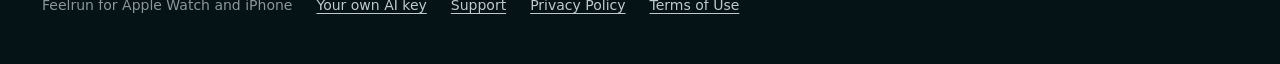
==== commit 91c180cc: "Ask about any run: two runs kilometre by kilometre, with a screenshot Co-Authored-By: Claude Opus 5." ====
--- a/index.html
+++ b/index.html
@@ -21,7 +21,7 @@
     <div class="hero-text">
       <p class="eyebrow">Apple Watch · iPhone</p>
       <h1 class="display">Feel every climb.</h1>
-      <p class="lead">Feelrun is a running coach for Apple Watch and iPhone, made for trails and hills. It records your runs, hikes and walks, coaches you through the climb ahead, and plans your weeks to your goal race.</p>
+      <p class="lead">Feelrun is a running coach for Apple Watch and iPhone, made for trails and hills. It records your runs, hikes and walks, coaches you through the climb ahead, and plans your weeks to your goal race. Ask its AI coach about any run, and it sets the run beside an earlier one kilometre by kilometre, down to 100-metre stretches.</p>
       <p class="measures" aria-label="A sample trail run: 10.2 kilometres, 486 metres of climb, 1 hour 3 minutes, 156 beats per minute, 6 minutes 11 seconds per kilometre">
         <span class="c-distance">10.2<small>km</small></span>
         <span class="c-climb">+486<small>m</small></span>
@@ -57,6 +57,7 @@
     </div>
     <div class="screens">
       <figure><img src="img/phone-home.jpg" width="540" height="1174" loading="lazy" alt="Home: this week's plan, the week's distance and climb, and the latest workout"><figcaption>Home: this week's plan and the latest run</figcaption></figure>
+      <figure><img src="img/phone-compare.jpg" width="540" height="1174" loading="lazy" alt="The AI coach comparing two runs on the same way kilometre by kilometre in a table: times, the difference and heart rate"><figcaption>Two runs, kilometre by kilometre</figcaption></figure>
       <figure><img src="img/phone-plan.jpg" width="540" height="1174" loading="lazy" alt="The training plan, day by day, with the weather forecast beside each session"><figcaption>The plan, with each day's weather</figcaption></figure>
       <figure><img src="img/phone-coach.jpg" width="540" height="1174" loading="lazy" alt="The AI coach answering a question about yesterday's trail run"><figcaption>The AI coach on yesterday's run</figcaption></figure>
       <figure><img src="img/phone-run.jpg" width="540" height="1174" loading="lazy" alt="A trail run's page with the map and its measures"><figcaption>A run: map, measures, how it felt</figcaption></figure>
@@ -87,6 +88,7 @@
         <h2 class="eyebrow">Coach and plan</h2>
         <ul>
           <li>AI coach: cues written for you during the run, an analysis of every run, and a chat</li>
+          <li>Ask about any run by its date: two runs side by side kilometre by kilometre, a climb or a kilometre taken apart stretch by stretch, with heart rate</li>
           <li>A training plan to your goal race, week by week, around the weather forecast</li>
           <li>Live sharing: someone at home follows your run on a map</li>
         </ul>
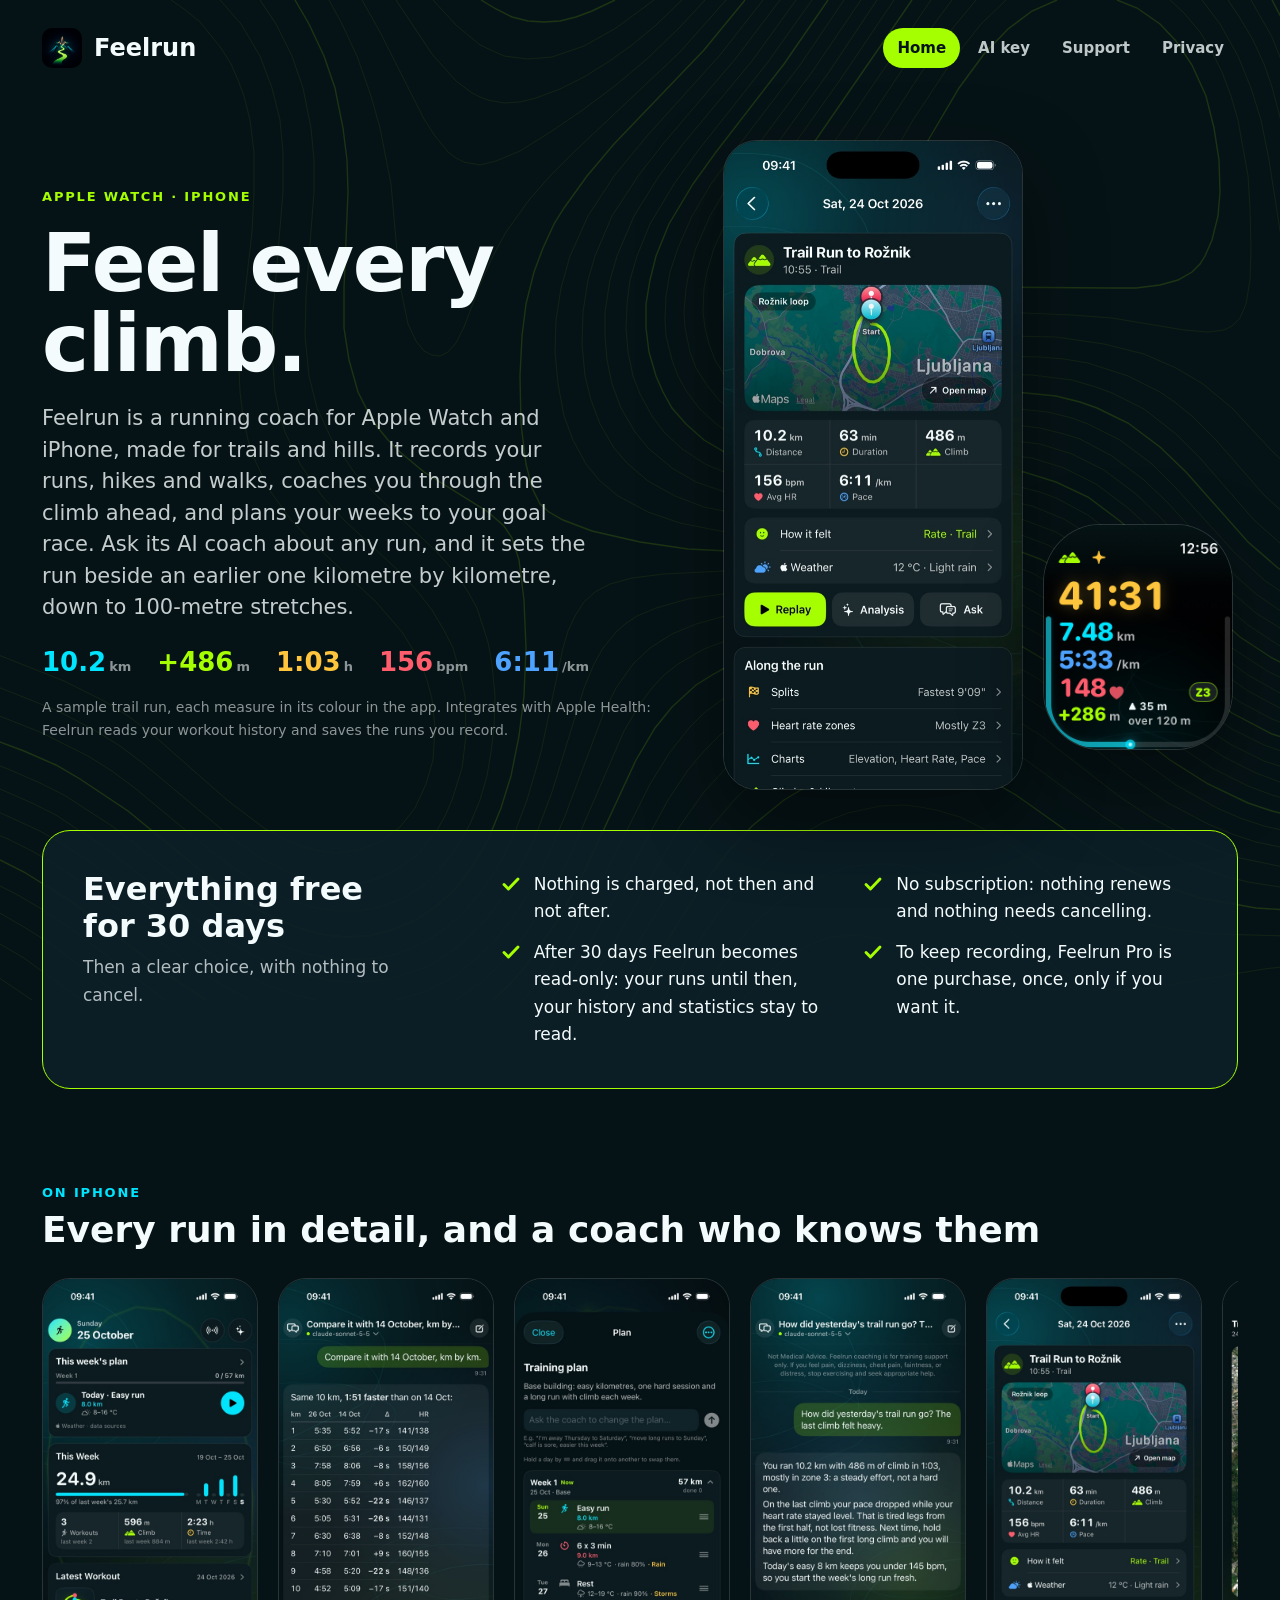
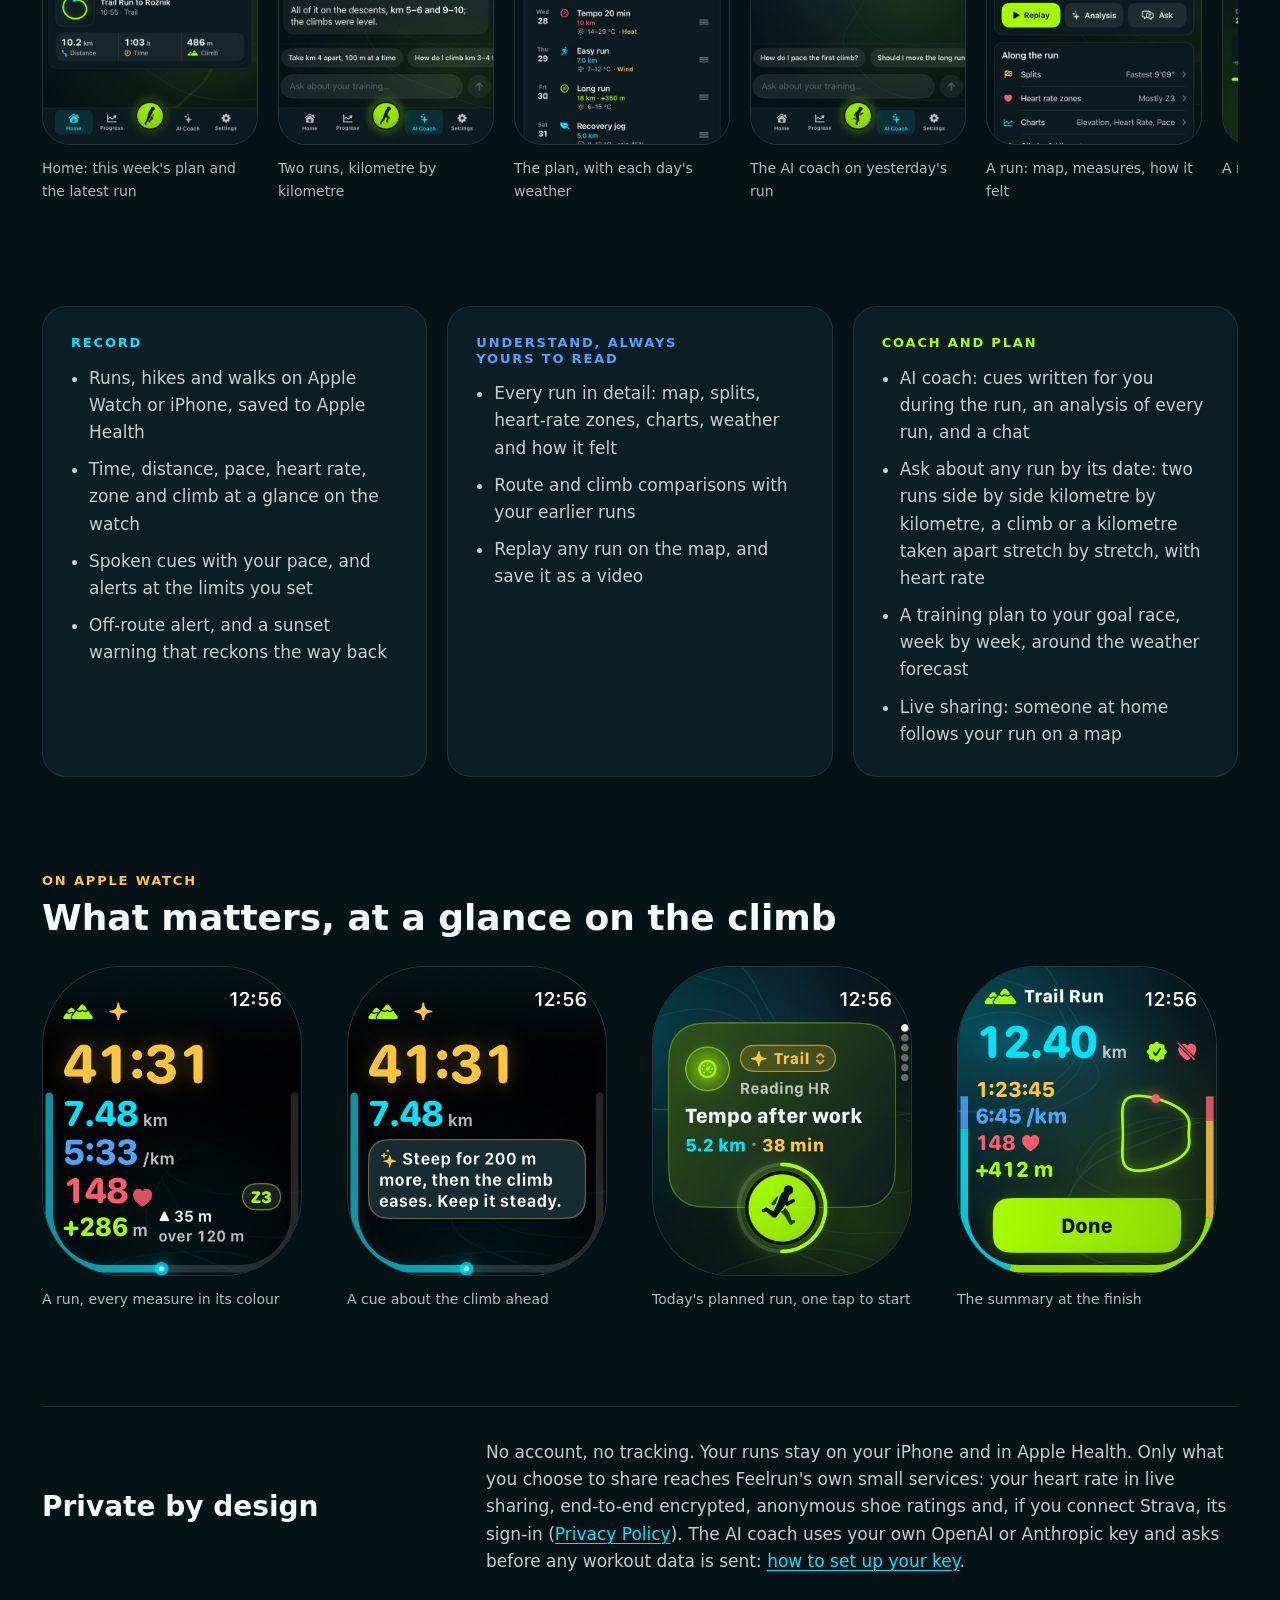
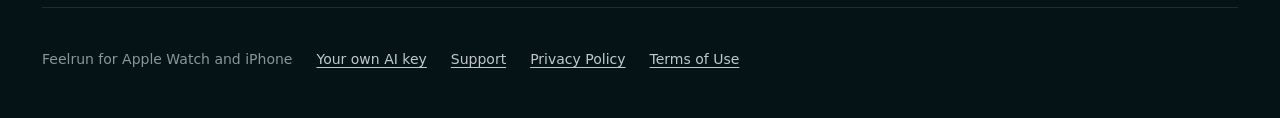
==== commit 8ef2b643: "Feelrun 1.3: privacy policy, terms and pages for heart-rate relay, shoe ratings, Gear, NFC and Strav" ====
--- a/index.html
+++ b/index.html
@@ -112,7 +112,7 @@
   <section class="band">
     <div class="private">
       <h2>Private by design</h2>
-      <p>No account, no Feelrun server, no tracking. Your runs stay on your iPhone and in Apple Health. The AI coach uses your own OpenAI or Anthropic key and asks before any workout data is sent: <a href="ai-key.html">how to set up your key</a>.</p>
+      <p>No account, no tracking. Your runs stay on your iPhone and in Apple Health. Only what you choose to share reaches Feelrun's own small services: your heart rate in live sharing, end-to-end encrypted, anonymous shoe ratings and, if you connect Strava, its sign-in (<a href="privacy.html">Privacy Policy</a>). The AI coach uses your own OpenAI or Anthropic key and asks before any workout data is sent: <a href="ai-key.html">how to set up your key</a>.</p>
     </div>
   </section>
 </main>
